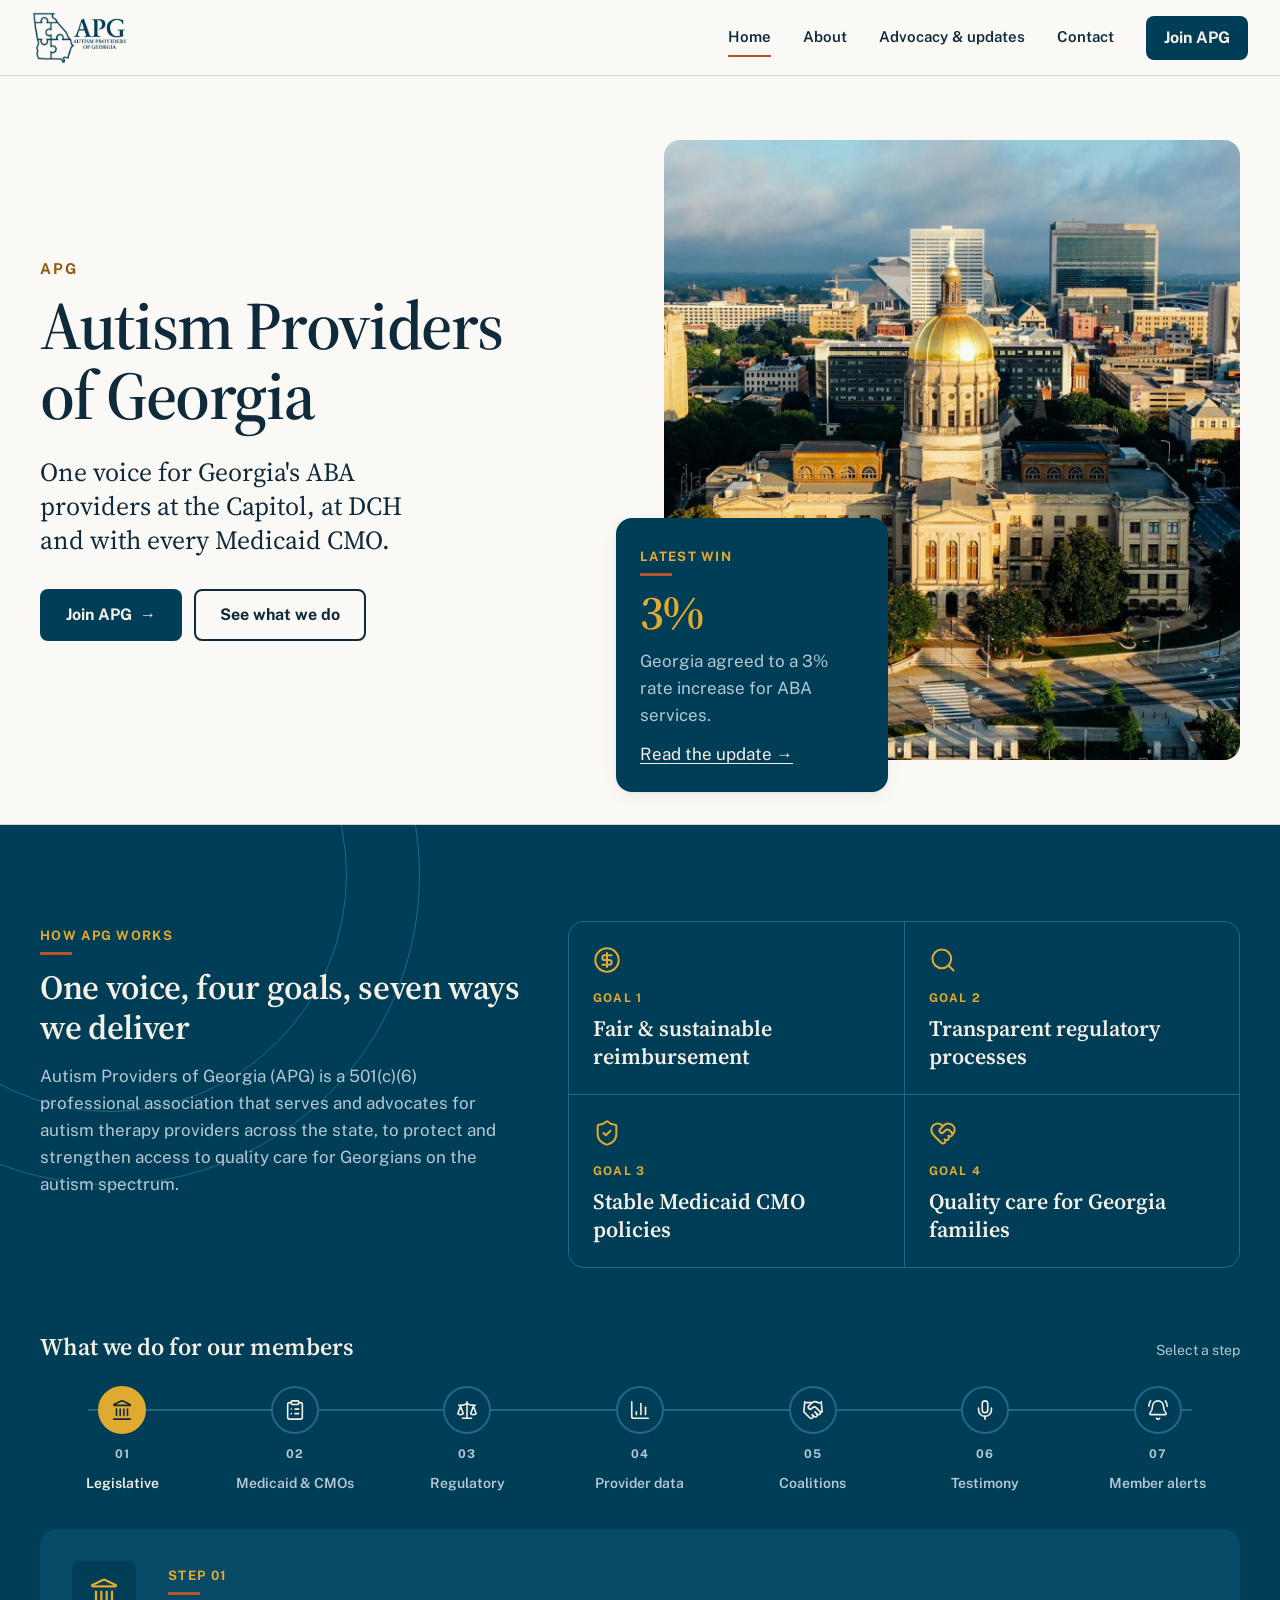
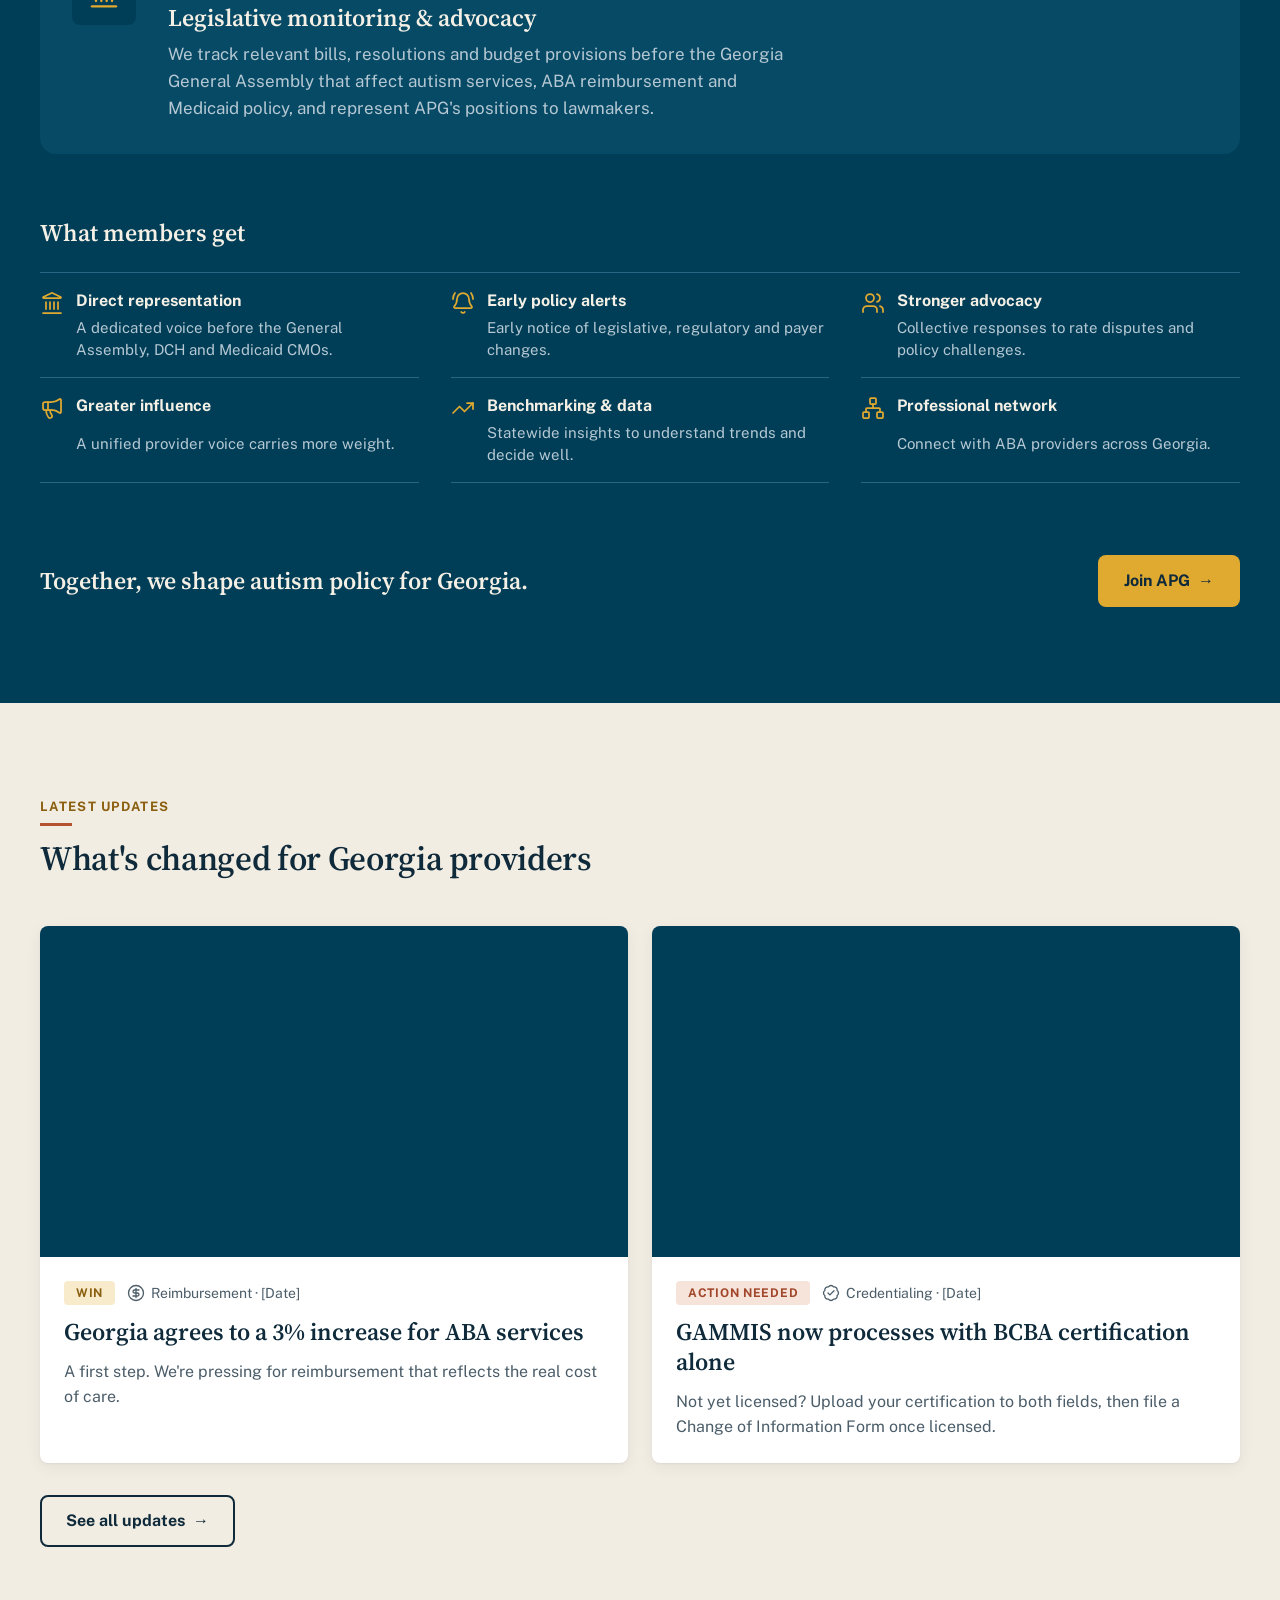
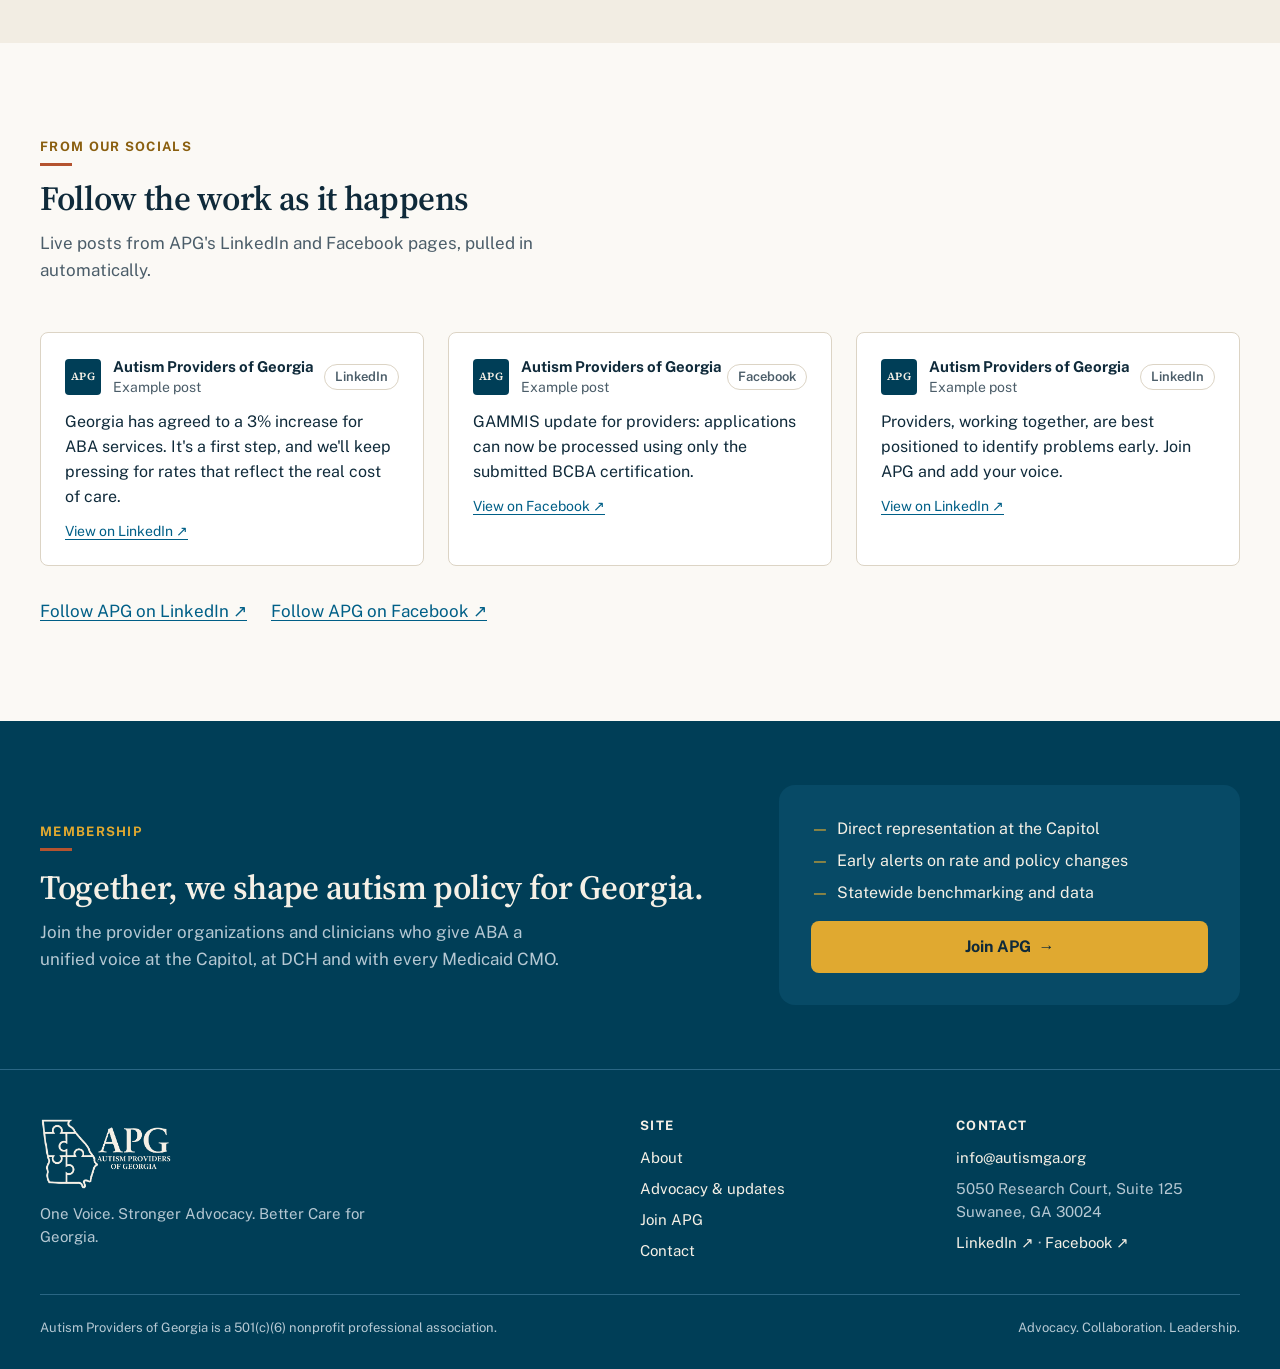
==== index.html @ 3842947d "APG redesign draft" ====
<!doctype html>
<html lang="en">
<head>
<meta charset="utf-8">
<meta name="viewport" content="width=device-width, initial-scale=1">
<meta name="robots" content="noindex, nofollow">
<meta name="description" content="Autism Providers of Georgia (APG) is a 501(c)(6) professional association advocating for autism therapy providers in Georgia.">
<title>Autism Providers of Georgia (APG)</title>
<link rel="icon" type="image/png" href="assets/apg-mark.png">
<link rel="stylesheet" href="https://fonts.googleapis.com/css2?family=Public+Sans:wght@400;600;700&amp;family=Source+Serif+4:opsz,wght@8..60,400;8..60,600&amp;display=swap">
<style>
body{margin:0;background:#fbf9f5}
:where(a){color:#005f87}:where(a):hover{color:#003e57}
</style>
<link rel="stylesheet" href="css/bundle.css">
<link rel="stylesheet" href="css/apg-tokens.css">
</head>
<body>
<div class="apg" style="width: 100%; min-height: 100vh;">

<header class="apg-header">
  <a class="apg-logo" href="index.html" aria-label="Autism Providers of Georgia, home"><img src="assets/apg-logo-horizontal.png" alt="Autism Providers of Georgia"></a>
  <nav class="apg-nav" aria-label="Main">
    <a href="index.html" aria-current="page">Home</a>
    <a href="about.html">About</a>
    <a href="updates.html">Advocacy &amp; updates</a>
    <a href="contact.html">Contact</a>
    <a class="apg-btn apg-btn--primary" href="join.html">Join APG</a>
  </nav>
</header>

<section class="apg-hero apg-hero--photo">
  <div class="apg-hero__inner">
    <div>
      <h1 class="apg-hero__name"><span class="abbr">APG</span>Autism Providers<br>of Georgia</h1>
      <p class="apg-hero__promise">One voice for Georgia's ABA providers at the Capitol, at DCH and with every Medicaid CMO.</p>
      <div class="apg-hero__actions">
        <a class="apg-btn apg-btn--primary" href="join.html">Join APG <span class="arrow" aria-hidden="true">→</span></a>
        <a class="apg-btn apg-btn--secondary" href="#how">See what we do</a>
      </div>
    </div>
    <figure class="apg-hero__photo">
      <img src="assets/georgia-capitol-hero.jpg" alt="The gold dome of the Georgia State Capitol in downtown Atlanta at sunrise">
      <aside class="apg-win on-dark">
        <span class="apg-eyebrow">Latest win</span>
        <div class="num" style="margin-top: 12px;">3%</div>
        <p>Georgia agreed to a 3% rate increase for ABA services.</p>
        <p><a href="updates.html">Read the update →</a></p>
      </aside>
    </figure>
  </div>
</section>

<section class="apg-fw on-dark" id="how" aria-labelledby="fw-h">
  <div class="apg-fw__dome" aria-hidden="true"></div>
  <div class="apg-fw__inner">
    <div class="apg-fw__top">
      <div>
        <span class="apg-eyebrow">How APG works</span>
        <h2 class="apg-h2" id="fw-h">One voice, four goals, seven ways we deliver</h2>
        <p>Autism Providers of Georgia (APG) is a 501(c)(6) professional association that serves and advocates for autism therapy providers across the state, to protect and strengthen access to quality care for Georgians on the autism spectrum.</p>
      </div>
      <div class="apg-fw__goals">
        <div class="apg-fw__goal"><svg class="apg-icon" viewBox="0 0 24 24" aria-hidden="true"><circle cx="12" cy="12" r="10"></circle><path d="M16 8h-6a2 2 0 1 0 0 4h4a2 2 0 1 1 0 4H8"></path><path d="M12 18V6"></path></svg><span class="k">Goal 1</span><span class="t">Fair &amp; sustainable reimbursement</span></div>
        <div class="apg-fw__goal"><svg class="apg-icon" viewBox="0 0 24 24" aria-hidden="true"><path d="m21 21-4.34-4.34"></path><circle cx="11" cy="11" r="8"></circle></svg><span class="k">Goal 2</span><span class="t">Transparent regulatory processes</span></div>
        <div class="apg-fw__goal"><svg class="apg-icon" viewBox="0 0 24 24" aria-hidden="true"><path d="M20 13c0 5-3.5 7.5-7.66 8.95a1 1 0 0 1-.67-.01C7.5 20.5 4 18 4 13V6a1 1 0 0 1 1-1c2 0 4.5-1.2 6.24-2.72a1.17 1.17 0 0 1 1.52 0C14.51 3.81 17 5 19 5a1 1 0 0 1 1 1z"></path><path d="m9 12 2 2 4-4"></path></svg><span class="k">Goal 3</span><span class="t">Stable Medicaid CMO policies</span></div>
        <div class="apg-fw__goal"><svg class="apg-icon" viewBox="0 0 24 24" aria-hidden="true"><path d="M19.414 14.414C21 12.828 22 11.5 22 9.5a5.5 5.5 0 0 0-9.591-3.676.6.6 0 0 1-.818.001A5.5 5.5 0 0 0 2 9.5c0 2.3 1.5 4 3 5.5l5.535 5.362a2 2 0 0 0 2.879.052 2.12 2.12 0 0 0-.004-3 2.124 2.124 0 1 0 3-3 2.124 2.124 0 0 0 3.004 0 2 2 0 0 0 0-2.828l-1.881-1.882a2.41 2.41 0 0 0-3.409 0l-1.71 1.71a2 2 0 0 1-2.828 0 2 2 0 0 1 0-2.828l2.823-2.762"></path></svg><span class="k">Goal 4</span><span class="t">Quality care for Georgia families</span></div>
      </div>
    </div>

    <div>
      <div class="apg-fw__label"><h3>What we do for our members</h3><span>Select a step</span></div>
      <div class="apg-fw__rail" role="tablist" aria-label="What we do for our members">
        <button class="apg-fw__step" type="button" role="tab" aria-selected="true" tabindex="0" id="fw-tab-0" aria-controls="fw-panel" data-step="0"><span class="dot"><svg class="apg-icon" viewBox="0 0 24 24" aria-hidden="true"><path d="M10 18v-7"></path><path d="M11.119 2.205a2 2 0 0 1 1.762 0l7.84 3.846A.5.5 0 0 1 20.5 7h-17a.5.5 0 0 1-.22-.949z"></path><path d="M14 18v-7"></path><path d="M18 18v-7"></path><path d="M3 22h18"></path><path d="M6 18v-7"></path></svg></span><span class="num">01</span><span>Legislative</span></button>
        <button class="apg-fw__step" type="button" role="tab" aria-selected="false" tabindex="-1" id="fw-tab-1" aria-controls="fw-panel" data-step="1"><span class="dot"><svg class="apg-icon" viewBox="0 0 24 24" aria-hidden="true"><rect width="8" height="4" x="8" y="2" rx="1" ry="1"></rect><path d="M16 4h2a2 2 0 0 1 2 2v14a2 2 0 0 1-2 2H6a2 2 0 0 1-2-2V6a2 2 0 0 1 2-2h2"></path><path d="M12 11h4"></path><path d="M12 16h4"></path><path d="M8 11h.01"></path><path d="M8 16h.01"></path></svg></span><span class="num">02</span><span>Medicaid &amp; CMOs</span></button>
        <button class="apg-fw__step" type="button" role="tab" aria-selected="false" tabindex="-1" id="fw-tab-2" aria-controls="fw-panel" data-step="2"><span class="dot"><svg class="apg-icon" viewBox="0 0 24 24" aria-hidden="true"><path d="M12 3v18"></path><path d="m19 8 3 8a5 5 0 0 1-6 0zV7"></path><path d="M3 7h1a17 17 0 0 0 8-2 17 17 0 0 0 8 2h1"></path><path d="m5 8 3 8a5 5 0 0 1-6 0zV7"></path><path d="M7 21h10"></path></svg></span><span class="num">03</span><span>Regulatory</span></button>
        <button class="apg-fw__step" type="button" role="tab" aria-selected="false" tabindex="-1" id="fw-tab-3" aria-controls="fw-panel" data-step="3"><span class="dot"><svg class="apg-icon" viewBox="0 0 24 24" aria-hidden="true"><path d="M3 3v16a2 2 0 0 0 2 2h16"></path><path d="M18 17V9"></path><path d="M13 17V5"></path><path d="M8 17v-3"></path></svg></span><span class="num">04</span><span>Provider data</span></button>
        <button class="apg-fw__step" type="button" role="tab" aria-selected="false" tabindex="-1" id="fw-tab-4" aria-controls="fw-panel" data-step="4"><span class="dot"><svg class="apg-icon" viewBox="0 0 24 24" aria-hidden="true"><path d="m11 17 2 2a1 1 0 1 0 3-3"></path><path d="m14 14 2.5 2.5a1 1 0 1 0 3-3l-3.88-3.88a3 3 0 0 0-4.24 0l-.88.88a1 1 0 1 1-3-3l2.81-2.81a5.79 5.79 0 0 1 7.06-.87l.47.28a2 2 0 0 0 1.42.25L21 4"></path><path d="m21 3 1 11h-2"></path><path d="M3 3 2 14l6.5 6.5a1 1 0 1 0 3-3"></path><path d="M3 4h8"></path></svg></span><span class="num">05</span><span>Coalitions</span></button>
        <button class="apg-fw__step" type="button" role="tab" aria-selected="false" tabindex="-1" id="fw-tab-5" aria-controls="fw-panel" data-step="5"><span class="dot"><svg class="apg-icon" viewBox="0 0 24 24" aria-hidden="true"><path d="M12 19v3"></path><path d="M19 10v2a7 7 0 0 1-14 0v-2"></path><rect x="9" y="2" width="6" height="13" rx="3"></rect></svg></span><span class="num">06</span><span>Testimony</span></button>
        <button class="apg-fw__step" type="button" role="tab" aria-selected="false" tabindex="-1" id="fw-tab-6" aria-controls="fw-panel" data-step="6"><span class="dot"><svg class="apg-icon" viewBox="0 0 24 24" aria-hidden="true"><path d="M10.268 21a2 2 0 0 0 3.464 0"></path><path d="M22 8c0-2.3-.8-4.3-2-6"></path><path d="M3.262 15.326A1 1 0 0 0 4 17h16a1 1 0 0 0 .74-1.673C19.41 13.956 18 12.499 18 8A6 6 0 0 0 6 8c0 4.499-1.411 5.956-2.738 7.326"></path><path d="M4 2C2.8 3.7 2 5.7 2 8"></path></svg></span><span class="num">07</span><span>Member alerts</span></button>
      </div>
      <div class="apg-fw__panel" role="tabpanel" id="fw-panel" aria-labelledby="fw-tab-0" aria-live="polite">
        <span class="apg-icon-tile">
          <span data-step-icon="0"><svg class="apg-icon" viewBox="0 0 24 24" aria-hidden="true"><path d="M10 18v-7"></path><path d="M11.119 2.205a2 2 0 0 1 1.762 0l7.84 3.846A.5.5 0 0 1 20.5 7h-17a.5.5 0 0 1-.22-.949z"></path><path d="M14 18v-7"></path><path d="M18 18v-7"></path><path d="M3 22h18"></path><path d="M6 18v-7"></path></svg></span>
          <span data-step-icon="1" hidden><svg class="apg-icon" viewBox="0 0 24 24" aria-hidden="true"><rect width="8" height="4" x="8" y="2" rx="1" ry="1"></rect><path d="M16 4h2a2 2 0 0 1 2 2v14a2 2 0 0 1-2 2H6a2 2 0 0 1-2-2V6a2 2 0 0 1 2-2h2"></path><path d="M12 11h4"></path><path d="M12 16h4"></path><path d="M8 11h.01"></path><path d="M8 16h.01"></path></svg></span>
          <span data-step-icon="2" hidden><svg class="apg-icon" viewBox="0 0 24 24" aria-hidden="true"><path d="M12 3v18"></path><path d="m19 8 3 8a5 5 0 0 1-6 0zV7"></path><path d="M3 7h1a17 17 0 0 0 8-2 17 17 0 0 0 8 2h1"></path><path d="m5 8 3 8a5 5 0 0 1-6 0zV7"></path><path d="M7 21h10"></path></svg></span>
          <span data-step-icon="3" hidden><svg class="apg-icon" viewBox="0 0 24 24" aria-hidden="true"><path d="M3 3v16a2 2 0 0 0 2 2h16"></path><path d="M18 17V9"></path><path d="M13 17V5"></path><path d="M8 17v-3"></path></svg></span>
          <span data-step-icon="4" hidden><svg class="apg-icon" viewBox="0 0 24 24" aria-hidden="true"><path d="m11 17 2 2a1 1 0 1 0 3-3"></path><path d="m14 14 2.5 2.5a1 1 0 1 0 3-3l-3.88-3.88a3 3 0 0 0-4.24 0l-.88.88a1 1 0 1 1-3-3l2.81-2.81a5.79 5.79 0 0 1 7.06-.87l.47.28a2 2 0 0 0 1.42.25L21 4"></path><path d="m21 3 1 11h-2"></path><path d="M3 3 2 14l6.5 6.5a1 1 0 1 0 3-3"></path><path d="M3 4h8"></path></svg></span>
          <span data-step-icon="5" hidden><svg class="apg-icon" viewBox="0 0 24 24" aria-hidden="true"><path d="M12 19v3"></path><path d="M19 10v2a7 7 0 0 1-14 0v-2"></path><rect x="9" y="2" width="6" height="13" rx="3"></rect></svg></span>
          <span data-step-icon="6" hidden><svg class="apg-icon" viewBox="0 0 24 24" aria-hidden="true"><path d="M10.268 21a2 2 0 0 0 3.464 0"></path><path d="M22 8c0-2.3-.8-4.3-2-6"></path><path d="M3.262 15.326A1 1 0 0 0 4 17h16a1 1 0 0 0 .74-1.673C19.41 13.956 18 12.499 18 8A6 6 0 0 0 6 8c0 4.499-1.411 5.956-2.738 7.326"></path><path d="M4 2C2.8 3.7 2 5.7 2 8"></path></svg></span>
        </span>
        <div><span class="apg-eyebrow" style="margin-bottom: 8px;">Step <span data-step-num>01</span></span><h4 data-step-title>Legislative monitoring &amp; advocacy</h4><p data-step-desc>We track relevant bills, resolutions and budget provisions before the Georgia General Assembly that affect autism services, ABA reimbursement and Medicaid policy, and represent APG&#x27;s positions to lawmakers.</p></div>
      </div>
    </div>

    <div>
      <div class="apg-fw__label"><h3>What members get</h3></div>
      <div class="apg-fw__benefits">
        <div class="apg-fw__benefit"><svg class="apg-icon" viewBox="0 0 24 24" aria-hidden="true"><path d="M10 18v-7"></path><path d="M11.119 2.205a2 2 0 0 1 1.762 0l7.84 3.846A.5.5 0 0 1 20.5 7h-17a.5.5 0 0 1-.22-.949z"></path><path d="M14 18v-7"></path><path d="M18 18v-7"></path><path d="M3 22h18"></path><path d="M6 18v-7"></path></svg><b>Direct representation</b><span>A dedicated voice before the General Assembly, DCH and Medicaid CMOs.</span></div>
        <div class="apg-fw__benefit"><svg class="apg-icon" viewBox="0 0 24 24" aria-hidden="true"><path d="M10.268 21a2 2 0 0 0 3.464 0"></path><path d="M22 8c0-2.3-.8-4.3-2-6"></path><path d="M3.262 15.326A1 1 0 0 0 4 17h16a1 1 0 0 0 .74-1.673C19.41 13.956 18 12.499 18 8A6 6 0 0 0 6 8c0 4.499-1.411 5.956-2.738 7.326"></path><path d="M4 2C2.8 3.7 2 5.7 2 8"></path></svg><b>Early policy alerts</b><span>Early notice of legislative, regulatory and payer changes.</span></div>
        <div class="apg-fw__benefit"><svg class="apg-icon" viewBox="0 0 24 24" aria-hidden="true"><path d="M16 21v-2a4 4 0 0 0-4-4H6a4 4 0 0 0-4 4v2"></path><path d="M16 3.128a4 4 0 0 1 0 7.744"></path><path d="M22 21v-2a4 4 0 0 0-3-3.87"></path><circle cx="9" cy="7" r="4"></circle></svg><b>Stronger advocacy</b><span>Collective responses to rate disputes and policy challenges.</span></div>
        <div class="apg-fw__benefit"><svg class="apg-icon" viewBox="0 0 24 24" aria-hidden="true"><path d="M11 6a13 13 0 0 0 8.4-2.8A1 1 0 0 1 21 4v12a1 1 0 0 1-1.6.8A13 13 0 0 0 11 14H5a2 2 0 0 1-2-2V8a2 2 0 0 1 2-2z"></path><path d="M6 14a12 12 0 0 0 2.4 7.2 2 2 0 0 0 3.2-2.4A8 8 0 0 1 10 14"></path><path d="M8 6v8"></path></svg><b>Greater influence</b><span>A unified provider voice carries more weight.</span></div>
        <div class="apg-fw__benefit"><svg class="apg-icon" viewBox="0 0 24 24" aria-hidden="true"><path d="M16 7h6v6"></path><path d="m22 7-8.5 8.5-5-5L2 17"></path></svg><b>Benchmarking &amp; data</b><span>Statewide insights to understand trends and decide well.</span></div>
        <div class="apg-fw__benefit"><svg class="apg-icon" viewBox="0 0 24 24" aria-hidden="true"><rect x="16" y="16" width="6" height="6" rx="1"></rect><rect x="2" y="16" width="6" height="6" rx="1"></rect><rect x="9" y="2" width="6" height="6" rx="1"></rect><path d="M5 16v-3a1 1 0 0 1 1-1h12a1 1 0 0 1 1 1v3"></path><path d="M12 12V8"></path></svg><b>Professional network</b><span>Connect with ABA providers across Georgia.</span></div>
      </div>
    </div>

    <div class="apg-fw__close"><p>Together, we shape autism policy for Georgia.</p><a class="apg-btn apg-btn--gold" href="join.html">Join APG <span class="arrow" aria-hidden="true">→</span></a></div>
  </div>
</section>

<section class="apg-section apg-section--limestone">
  <div class="apg-section__head">
    <span class="apg-eyebrow">Latest updates</span>
    <h2 class="apg-h2">What's changed for Georgia providers</h2>
  </div>
  <div class="apg-wrap" style="display: grid; grid-template-columns: repeat(2, minmax(0, 1fr)); gap: 24px;">
    <article class="apg-update">
      <div class="apg-update__media" aria-hidden="true"></div>
      <div class="apg-update__body">
        <div class="apg-update__meta"><span class="apg-tag apg-tag--win">Win</span><span class="apg-topic"><svg class="apg-icon apg-icon--sm" viewBox="0 0 24 24" aria-hidden="true"><circle cx="12" cy="12" r="10"></circle><path d="M16 8h-6a2 2 0 1 0 0 4h4a2 2 0 1 1 0 4H8"></path><path d="M12 18V6"></path></svg>Reimbursement · [Date]</span></div>
        <h3 class="apg-h3"><a href="updates.html">Georgia agrees to a 3% increase for ABA services</a></h3>
        <p>A first step. We're pressing for reimbursement that reflects the real cost of care.</p>
      </div>
    </article>
    <article class="apg-update">
      <div class="apg-update__media" aria-hidden="true"></div>
      <div class="apg-update__body">
        <div class="apg-update__meta"><span class="apg-tag apg-tag--alert">Action needed</span><span class="apg-topic"><svg class="apg-icon apg-icon--sm" viewBox="0 0 24 24" aria-hidden="true"><path d="M3.85 8.62a4 4 0 0 1 4.78-4.77 4 4 0 0 1 6.74 0 4 4 0 0 1 4.78 4.78 4 4 0 0 1 0 6.74 4 4 0 0 1-4.77 4.78 4 4 0 0 1-6.75 0 4 4 0 0 1-4.78-4.77 4 4 0 0 1 0-6.76Z"></path><path d="m16 9-5.5 5.5L8 12"></path></svg>Credentialing · [Date]</span></div>
        <h3 class="apg-h3"><a href="updates.html">GAMMIS now processes with BCBA certification alone</a></h3>
        <p>Not yet licensed? Upload your certification to both fields, then file a Change of Information Form once licensed.</p>
      </div>
    </article>
  </div>
  <div class="apg-wrap" style="margin-top: 32px;"><a class="apg-btn apg-btn--secondary" href="updates.html">See all updates <span class="arrow" aria-hidden="true">→</span></a></div>
</section>

<section class="apg-section">
  <div class="apg-section__head">
    <span class="apg-eyebrow">From our socials</span>
    <h2 class="apg-h2">Follow the work as it happens</h2>
    <p>Live posts from APG's LinkedIn and Facebook pages, pulled in automatically.</p>
  </div>
  <div class="apg-feed">
    <article class="apg-post">
      <div class="apg-post__src"><div class="apg-post__who"><span class="apg-post__avatar">APG</span><div><div class="apg-h4" style="font-size: 15px; line-height: 20px;">Autism Providers of Georgia</div><div class="apg-small apg-muted">Example post</div></div></div><span class="apg-chip">LinkedIn</span></div>
      <p>Georgia has agreed to a 3% increase for ABA services. It's a first step, and we'll keep pressing for rates that reflect the real cost of care.</p>
      <a class="apg-small" href="#">View on LinkedIn ↗</a>
    </article>
    <article class="apg-post">
      <div class="apg-post__src"><div class="apg-post__who"><span class="apg-post__avatar">APG</span><div><div class="apg-h4" style="font-size: 15px; line-height: 20px;">Autism Providers of Georgia</div><div class="apg-small apg-muted">Example post</div></div></div><span class="apg-chip">Facebook</span></div>
      <p>GAMMIS update for providers: applications can now be processed using only the submitted BCBA certification.</p>
      <a class="apg-small" href="#">View on Facebook ↗</a>
    </article>
    <article class="apg-post">
      <div class="apg-post__src"><div class="apg-post__who"><span class="apg-post__avatar">APG</span><div><div class="apg-h4" style="font-size: 15px; line-height: 20px;">Autism Providers of Georgia</div><div class="apg-small apg-muted">Example post</div></div></div><span class="apg-chip">LinkedIn</span></div>
      <p>Providers, working together, are best positioned to identify problems early. Join APG and add your voice.</p>
      <a class="apg-small" href="#">View on LinkedIn ↗</a>
    </article>
  </div>
  <div class="apg-feed__foot"><a href="#">Follow APG on LinkedIn ↗</a><a href="#">Follow APG on Facebook ↗</a></div>
</section>

<section class="apg-join on-dark">
  <div class="apg-join__inner">
    <div>
      <span class="apg-eyebrow">Membership</span>
      <h2 class="apg-h2" style="margin-top: 16px;">Together, we shape autism policy for Georgia.</h2>
      <p>Join the provider organizations and clinicians who give ABA a unified voice at the Capitol, at DCH and with every Medicaid CMO.</p>
    </div>
    <div class="apg-join__panel">
      <ul><li>Direct representation at the Capitol</li><li>Early alerts on rate and policy changes</li><li>Statewide benchmarking and data</li></ul>
      <a class="apg-btn apg-btn--gold" href="join.html">Join APG <span class="arrow" aria-hidden="true">→</span></a>
    </div>
  </div>
</section>

<footer class="apg-footer on-dark">
  <div class="apg-footer__inner">
    <div><img class="apg-footer__logo" src="assets/apg-logo-horizontal-reversed.png" alt="Autism Providers of Georgia"><p style="max-width: 40ch;">One Voice. Stronger Advocacy. Better Care for Georgia.</p></div>
    <div><h4>Site</h4><ul><li><a href="about.html">About</a></li><li><a href="updates.html">Advocacy &amp; updates</a></li><li><a href="join.html">Join APG</a></li><li><a href="contact.html">Contact</a></li></ul></div>
    <div><h4>Contact</h4><ul><li><a href="mailto:info@autismga.org">info@autismga.org</a></li><li>5050 Research Court, Suite 125<br>Suwanee, GA 30024</li><li><a href="#">LinkedIn ↗</a> · <a href="#">Facebook ↗</a></li></ul></div>
  </div>
  <div class="apg-footer__legal"><span>Autism Providers of Georgia is a 501(c)(6) nonprofit professional association.</span><span>Advocacy. Collaboration. Leadership.</span></div>
</footer>

</div>
<script src="js/site.js" defer></script>
</body>
</html>
---- css/bundle.css ----
@import url("https://fonts.googleapis.com/css2?family=Public+Sans:wght@400;600;700&family=Source+Serif+4:opsz,wght@8..60,400;8..60,600&display=swap");

/* APG — component styles. Every value comes from tokens.css; nothing here re-declares a token. */

/* Smooth in-page jumps ("See what we do" → #how), off for people who ask for reduced motion */
@media (prefers-reduced-motion: no-preference) { html { scroll-behavior: smooth; } }
[id] { scroll-margin-top: var(--space-5); }


.apg, .apg * { box-sizing: border-box; }
.apg { font-family: var(--font-sans); font-size: 17px; line-height: 27px; color: var(--ink); background: var(--surface-paper); -webkit-font-smoothing: antialiased; }
.apg h1, .apg h2, .apg h3, .apg p { margin: 0; }
:where(.apg a) { color: var(--link); text-underline-offset: 3px; }
.apg :focus-visible { outline: 3px solid var(--link); outline-offset: 2px; }
.apg .on-dark :focus-visible, .apg.on-dark :focus-visible { outline-color: var(--focus-ring-inverse); }

/* ---------- Type helpers ---------- */
.apg-display { font-family: var(--font-serif); font-size: 60px; line-height: 64px; font-weight: 600; letter-spacing: -0.015em; }
.apg-h1 { font-family: var(--font-serif); font-size: 44px; line-height: 50px; font-weight: 600; letter-spacing: -0.01em; }
.apg-h2 { font-family: var(--font-serif); font-size: 34px; line-height: 40px; font-weight: 600; letter-spacing: -0.01em; }
.apg-h3 { font-family: var(--font-serif); font-size: 24px; line-height: 30px; font-weight: 600; }
.apg-h4 { font-family: var(--font-sans); font-size: 18px; line-height: 26px; font-weight: 700; }
.apg-lead { font-size: 20px; line-height: 31px; }
.apg-small { font-size: 14px; line-height: 20px; }
.apg-muted { color: var(--ink-muted); }
.apg-eyebrow { display: inline-block; font-family: var(--font-sans); font-size: 13px; line-height: 16px; font-weight: 700; letter-spacing: 0.1em; text-transform: uppercase; color: var(--dome-gold-ink); }
.apg-eyebrow::after { content: ""; display: block; width: 32px; height: 3px; margin-top: var(--space-2); background: var(--georgia-clay); }
.on-dark .apg-eyebrow { color: var(--dome-gold); }

/* ---------- Button ---------- */
.apg-btn { display: inline-flex; align-items: center; justify-content: center; gap: var(--space-2); min-height: 48px; padding: 14px var(--space-5); border-radius: var(--radius-md); border: 2px solid transparent; font-family: var(--font-sans); font-size: 16px; line-height: 20px; font-weight: 700; text-decoration: none; cursor: pointer; transition: background-color .15s, color .15s, border-color .15s; }
.apg-btn--primary { background: var(--surface-capitol); color: var(--on-capitol); }
.apg-btn--primary:hover, .apg-btn--primary:focus-visible { background: var(--surface-capitol-raised); color: var(--on-capitol); }
.apg-btn--gold { background: var(--dome-gold); color: var(--ink); }
.apg-btn--gold:hover, .apg-btn--gold:focus-visible { background: var(--gold-tint); color: var(--ink); }
.apg-btn--secondary { background: transparent; color: var(--ink); border-color: var(--ink); }
.apg-btn--secondary:hover, .apg-btn--secondary:focus-visible { background: var(--surface-limestone); color: var(--ink); }
.on-dark .apg-btn--secondary { color: var(--on-capitol); border-color: var(--on-capitol); }
.on-dark .apg-btn--secondary:hover, .on-dark .apg-btn--secondary:focus-visible { background: var(--surface-capitol-raised); color: var(--on-capitol); }
.apg-btn--text { padding-left: 0; padding-right: 0; min-height: 0; color: var(--link); text-decoration: underline; text-underline-offset: 4px; }
.apg-btn--text:hover { color: var(--link); }
/* Links on capitol grounds keep their light ink on hover, whatever a host page's global a:hover says */
.on-dark a:not(.apg-btn):hover, .apg-footer a:hover { color: var(--on-capitol); }
.apg-btn .arrow { transition: transform .15s; }
.apg-btn:hover .arrow { transform: translateX(3px); }

/* ---------- Tag ---------- */
.apg-tag { display: inline-flex; align-items: center; gap: var(--space-1); padding: var(--space-1) var(--space-3); border-radius: var(--radius-sm); font-size: 12px; line-height: 16px; font-weight: 700; letter-spacing: .06em; text-transform: uppercase; }
.apg-tag--win { background: var(--gold-tint); color: var(--dome-gold-ink); }
.apg-tag--alert { background: var(--clay-tint); color: var(--clay-ink); }
.apg-tag--update { background: var(--surface-limestone); color: var(--ink-muted); }
.apg-chip { display: inline-flex; align-items: center; gap: 6px; padding: 2px 10px; border-radius: var(--radius-pill); border: 1px solid var(--line); font-size: 13px; line-height: 20px; font-weight: 600; color: var(--ink-muted); background: var(--surface-card); }

/* ---------- Site header ---------- */
.apg-header { position: relative; display: flex; align-items: center; justify-content: space-between; gap: var(--space-5); height: var(--header-height); padding: 0 var(--space-6); background: var(--surface-paper); border-bottom: 1px solid var(--line); }
.apg-logo { display: inline-flex; align-items: center; gap: var(--space-3); text-decoration: none; color: var(--ink); }
.apg-logo img { height: 52px; width: auto; display: block; }
.apg-footer__logo { height: 72px; width: auto; display: block; margin-bottom: var(--space-3); }
.apg-logo .mono { font-family: var(--font-serif); font-weight: 600; font-size: 26px; line-height: 1; letter-spacing: .02em; color: var(--surface-capitol); }
.apg-logo .name { font-family: var(--font-sans); font-size: 13px; line-height: 15px; font-weight: 600; color: var(--ink-muted); border-left: 1px solid var(--line); padding-left: var(--space-3); }
.apg-nav { display: flex; align-items: center; gap: var(--space-6); }
.apg-nav a:not(.apg-btn) { font-size: 15px; line-height: 20px; font-weight: 600; color: var(--ink); text-decoration: none; padding: var(--space-2) 0; border-bottom: 2px solid transparent; }
.apg-nav a:not(.apg-btn):hover, .apg-nav a[aria-current="page"] { border-bottom-color: var(--georgia-clay); }
.apg-nav .apg-btn { min-height: 40px; padding: 10px var(--space-4); border-bottom: 2px solid transparent; }

/* ---------- Hero ---------- */
.apg-hero { position: relative; overflow: hidden; background: var(--surface-capitol); color: var(--on-capitol); padding: var(--space-9) var(--space-6); }
.apg-hero__inner { position: relative; max-width: var(--content-max); margin: 0 auto; display: grid; grid-template-columns: minmax(0, 7fr) minmax(0, 5fr); gap: var(--space-7); align-items: end; }
.apg-hero h1 { color: var(--on-capitol); max-width: 14ch; }
.apg-hero .apg-lead { color: var(--on-capitol-muted); margin-top: var(--space-5); max-width: 46ch; }
.apg-hero__actions { display: flex; flex-wrap: wrap; gap: var(--space-3); margin-top: var(--space-6); }
.apg-hero__dome { position: absolute; right: -120px; bottom: -220px; width: 560px; height: 560px; border-radius: 50%; border: 1px solid var(--line-inverse); pointer-events: none; }
.apg-hero__dome::before { content: ""; position: absolute; inset: 64px; border-radius: 50%; border: 1px solid var(--line-inverse); }

.apg-hero--light { background: var(--surface-paper); color: var(--ink); border-bottom: 1px solid var(--line); }
.apg-hero--light h1 { color: var(--ink); }
.apg-hero--light .apg-lead { color: var(--ink-muted); }
.apg-hero--light .apg-hero__dome, .apg-hero--light .apg-hero__dome::before { border-color: var(--line); }
.apg-hero--light .apg-win { background: var(--surface-capitol); }

/* ---------- Win card (one sourced figure) ---------- */
.apg-win { background: var(--surface-capitol-raised); border-radius: var(--radius-lg); padding: var(--space-6); color: var(--on-capitol); }
.apg-win .num { font-family: var(--font-serif); font-size: 64px; line-height: 64px; font-weight: 600; letter-spacing: -0.02em; color: var(--dome-gold); }
.apg-win p { color: var(--on-capitol-muted); margin-top: var(--space-3); }
.apg-win a { color: var(--on-capitol); }

/* ---------- Section heading ---------- */
.apg-section { padding: var(--space-9) var(--space-6); }
.apg-section--limestone { background: var(--surface-limestone); }
.apg-section--capitol { background: var(--surface-capitol); color: var(--on-capitol); }
.apg-section__head { max-width: var(--content-max); margin: 0 auto var(--space-7); display: grid; gap: var(--space-3); }
.apg-section__head p { max-width: 60ch; color: var(--ink-muted); }
.on-dark .apg-section__head p { color: var(--on-capitol-muted); }

/* ---------- Focus area card ---------- */
.apg-grid { max-width: var(--content-max); margin: 0 auto; display: grid; gap: var(--space-5); grid-template-columns: repeat(auto-fill, minmax(260px, 1fr)); }
.apg-focus { background: var(--surface-card); border: 1px solid var(--line); border-radius: var(--radius-md); padding: var(--space-5); display: grid; gap: var(--space-3); align-content: start; }
.apg-focus .n { font-family: var(--font-serif); font-size: 28px; line-height: 28px; color: var(--georgia-clay); }
.apg-focus p { color: var(--ink-muted); font-size: 16px; line-height: 25px; }

/* ---------- Benefit list ---------- */
.apg-benefits { max-width: var(--content-max); margin: 0 auto; display: grid; grid-template-columns: repeat(3, minmax(0,1fr)); border-top: 1px solid var(--line); }
.apg-benefit { padding: var(--space-5) var(--space-5) var(--space-5) 0; border-bottom: 1px solid var(--line); display: grid; gap: var(--space-2); align-content: start; }
.apg-benefit p { color: var(--ink-muted); font-size: 16px; line-height: 25px; }

/* ---------- Update card ---------- */
.apg-update { background: var(--surface-card); border-radius: var(--radius-md); box-shadow: var(--shadow-card); overflow: hidden; display: grid; grid-template-rows: auto 1fr; }
.apg-update__media { aspect-ratio: 16 / 9; background: var(--surface-capitol); display: block; width: 100%; object-fit: cover; }
.apg-update__body { padding: var(--space-5); display: grid; gap: var(--space-3); align-content: start; }
.apg-update__meta { display: flex; align-items: center; gap: var(--space-3); flex-wrap: wrap; }
.apg-update h3 a { color: var(--ink); text-decoration: none; }
.apg-update h3 a:hover { text-decoration: underline; }
.apg-update p { color: var(--ink-muted); font-size: 16px; line-height: 25px; }

/* ---------- Social feed ---------- */
.apg-feed { max-width: var(--content-max); margin: 0 auto; display: grid; grid-template-columns: repeat(3, minmax(0,1fr)); gap: var(--space-5); }
.apg-post { background: var(--surface-card); border: 1px solid var(--line); border-radius: var(--radius-md); padding: var(--space-5); display: grid; gap: var(--space-3); align-content: start; }
.apg-post__src { display: flex; align-items: center; justify-content: space-between; }
.apg-post__who { display: flex; align-items: center; gap: var(--space-3); }
.apg-post__avatar { width: 36px; height: 36px; border-radius: var(--radius-sm); background: var(--surface-capitol); color: var(--on-capitol); display: grid; place-items: center; font-family: var(--font-serif); font-weight: 600; font-size: 11px; letter-spacing: .02em; }
.apg-post p { font-size: 16px; line-height: 25px; }
.apg-feed__foot { max-width: var(--content-max); margin: var(--space-6) auto 0; display: flex; gap: var(--space-5); flex-wrap: wrap; }

/* ---------- Team card ---------- */
.apg-team { max-width: var(--content-max); margin: 0 auto; display: grid; grid-template-columns: repeat(auto-fill, minmax(180px, 1fr)); gap: var(--space-6) var(--space-5); }
.apg-person { display: grid; gap: var(--space-2); }
.apg-person__photo { aspect-ratio: 4 / 5; width: 100%; border-radius: var(--radius-lg); object-fit: cover; background: var(--surface-limestone); display: grid; place-items: center; font-family: var(--font-serif); font-size: 40px; color: var(--ink-muted); margin-bottom: var(--space-2); }
.apg-person .role { color: var(--ink-muted); font-size: 15px; line-height: 22px; }

/* ---------- Callout (member alert) ---------- */
.apg-callout { display: grid; grid-template-columns: auto 1fr; gap: var(--space-4); padding: var(--space-5); background: var(--clay-tint); border-radius: var(--radius-md); }
.apg-callout__mark { width: 28px; height: 28px; border-radius: 50%; background: var(--georgia-clay); color: var(--surface-card); display: grid; place-items: center; font-weight: 700; font-size: 16px; line-height: 1; }
.apg-callout p { font-size: 16px; line-height: 25px; }

/* ---------- Join band ---------- */
.apg-join { background: var(--surface-capitol); color: var(--on-capitol); padding: var(--space-8) var(--space-6); }
.apg-join__inner { max-width: var(--content-max); margin: 0 auto; display: grid; grid-template-columns: minmax(0, 3fr) minmax(0, 2fr); gap: var(--space-7); align-items: center; }
.apg-join h2 { color: var(--on-capitol); }
.apg-join p { color: var(--on-capitol-muted); margin-top: var(--space-3); max-width: 52ch; }
.apg-join__panel { background: var(--surface-capitol-raised); border-radius: var(--radius-lg); padding: var(--space-6); display: grid; gap: var(--space-4); }
.apg-join__panel ul { margin: 0; padding: 0; list-style: none; display: grid; gap: var(--space-2); color: var(--on-capitol); font-size: 16px; line-height: 24px; }
.apg-join__panel li::before { content: "—"; color: var(--dome-gold); margin-right: var(--space-2); }

/* ---------- Footer ---------- */
.apg-footer { background: var(--surface-capitol); color: var(--on-capitol-muted); padding: var(--space-7) var(--space-6) var(--space-6); border-top: 1px solid var(--line-inverse); font-size: 15px; line-height: 23px; }
.apg-footer__inner { max-width: var(--content-max); margin: 0 auto; display: grid; grid-template-columns: 2fr 1fr 1fr; gap: var(--space-6); }
.apg-footer h4 { margin: 0 0 var(--space-3); color: var(--on-capitol); font-size: 13px; line-height: 16px; letter-spacing: .1em; text-transform: uppercase; }
.apg-footer a { color: var(--on-capitol); text-decoration: none; }
.apg-footer a:hover { text-decoration: underline; }
.apg-footer ul { list-style: none; margin: 0; padding: 0; display: grid; gap: var(--space-2); }
.apg-footer__legal { max-width: var(--content-max); margin: var(--space-6) auto 0; padding-top: var(--space-5); border-top: 1px solid var(--line-inverse); font-size: 13px; line-height: 18px; display: flex; justify-content: space-between; gap: var(--space-4); flex-wrap: wrap; }

/* ---------- Responsive ---------- */
@media (max-width: 720px) {
  .apg-logo img { height: 44px; }
  .apg-display { font-size: 40px; line-height: 44px; }
  .apg-h1 { font-size: 34px; line-height: 40px; }
  .apg-h2 { font-size: 28px; line-height: 34px; }
  .apg-header { height: 64px; padding: 0 var(--space-4); }
  .apg-nav a:not(.apg-btn) { display: none; }
  .apg-hero, .apg-section, .apg-join { padding: var(--space-8) var(--space-4); }
  .apg-hero__inner, .apg-join__inner, .apg-footer__inner { grid-template-columns: 1fr; }
  .apg-benefits, .apg-feed { grid-template-columns: 1fr; }
}

/* ---------- Advocacy framework (the infographic, rebuilt) ---------- */
.apg-fw { position: relative; overflow: hidden; background: var(--surface-capitol); color: var(--on-capitol); padding: var(--space-9) var(--space-6); }
.apg-fw__inner { position: relative; max-width: var(--content-max); margin: 0 auto; display: grid; gap: var(--space-8); }
.apg-fw__top { display: grid; grid-template-columns: minmax(0, 5fr) minmax(0, 7fr); gap: var(--space-7); align-items: start; }
.apg-fw__top h2 { color: var(--on-capitol); margin-top: var(--space-3); }
.apg-fw__top p { color: var(--on-capitol-muted); margin-top: var(--space-4); max-width: 52ch; }
.apg-fw__goals { display: grid; grid-template-columns: repeat(2, minmax(0, 1fr)); gap: 1px; background: var(--line-inverse); border: 1px solid var(--line-inverse); border-radius: var(--radius-lg); overflow: hidden; }
.apg-fw__goal { background: var(--surface-capitol); padding: var(--space-5); display: grid; gap: var(--space-2); }
.apg-fw__goal .k { font-size: 12px; line-height: 16px; font-weight: 700; letter-spacing: .1em; text-transform: uppercase; color: var(--dome-gold); }
.apg-fw__goal .t { font-family: var(--font-serif); font-size: 22px; line-height: 28px; font-weight: 600; color: var(--on-capitol); }
.apg-fw__label { display: flex; align-items: baseline; justify-content: space-between; gap: var(--space-4); margin-bottom: var(--space-5); }
.apg-fw__label h3 { font-family: var(--font-serif); font-size: 24px; line-height: 30px; font-weight: 600; color: var(--on-capitol); }
.apg-fw__label span { font-size: 14px; line-height: 20px; color: var(--on-capitol-muted); }
.apg-fw__rail { position: relative; display: grid; grid-template-columns: repeat(7, minmax(0, 1fr)); gap: var(--space-2); list-style: none; margin: 0; padding: 0; }
.apg-fw__rail::before { content: ""; position: absolute; left: 4%; right: 4%; top: 23px; height: 2px; background: var(--line-inverse); }
.apg-fw__step { position: relative; display: grid; justify-items: center; gap: var(--space-3); padding: 0 var(--space-1) var(--space-3); background: none; border: 0; border-radius: var(--radius-md); color: var(--on-capitol-muted); font: 600 14px/19px var(--font-sans); text-align: center; cursor: pointer; }
.apg-fw__step .dot { width: 48px; height: 48px; border-radius: 50%; display: grid; place-items: center; background: var(--surface-capitol); border: 2px solid var(--line-inverse); font-family: var(--font-serif); font-size: 18px; font-weight: 600; color: var(--on-capitol); transition: background-color .15s, border-color .15s, color .15s; }
.apg-fw__step:hover .dot { border-color: var(--dome-gold); }
.apg-fw__step[aria-selected="true"] { color: var(--on-capitol); }
.apg-fw__step[aria-selected="true"] .dot { background: var(--dome-gold); border-color: var(--dome-gold); color: var(--ink); }
.apg-fw__step:focus-visible { outline: 3px solid var(--focus-ring-inverse); outline-offset: 2px; }
.apg-fw__panel { margin-top: var(--space-5); background: var(--surface-capitol-raised); border-radius: var(--radius-lg); padding: var(--space-6); display: grid; grid-template-columns: auto minmax(0, 1fr); gap: var(--space-6); align-items: start; min-height: 148px; }
.apg-fw__panel .big { font-family: var(--font-serif); font-size: 64px; line-height: 64px; font-weight: 600; color: var(--dome-gold); }
.apg-fw__panel h4 { margin: 0; font-family: var(--font-serif); font-size: 24px; line-height: 30px; font-weight: 600; color: var(--on-capitol); }
.apg-fw__panel p { margin: var(--space-2) 0 0; color: var(--on-capitol-muted); max-width: 64ch; }
.apg-fw__panel[hidden] { display: none; }
.apg-fw__benefits { display: grid; grid-template-columns: repeat(3, minmax(0, 1fr)); gap: 0 var(--space-6); border-top: 1px solid var(--line-inverse); }
.apg-fw__benefit { padding: var(--space-4) 0; border-bottom: 1px solid var(--line-inverse); display: grid; gap: var(--space-1); }
.apg-fw__benefit b { color: var(--on-capitol); font-size: 16px; line-height: 24px; }
.apg-fw__benefit span { color: var(--on-capitol-muted); font-size: 15px; line-height: 22px; }
.apg-fw__close { display: flex; align-items: center; justify-content: space-between; gap: var(--space-5); flex-wrap: wrap; padding-top: var(--space-2); }
.apg-fw__close p { font-family: var(--font-serif); font-size: 24px; line-height: 30px; font-weight: 600; color: var(--on-capitol); }
.apg-fw__dome { position: absolute; left: -200px; top: -260px; width: 620px; height: 620px; border-radius: 50%; border: 1px solid var(--line-inverse); pointer-events: none; }
.apg-fw__dome::before { content: ""; position: absolute; inset: 72px; border-radius: 50%; border: 1px solid var(--line-inverse); }
@media (max-width: 720px) {
  .apg-fw { padding: var(--space-8) var(--space-4); }
  .apg-fw__top, .apg-fw__panel { grid-template-columns: 1fr; }
  .apg-fw__goals { grid-template-columns: 1fr; }
  .apg-fw__rail { grid-template-columns: 1fr; gap: 0; }
  .apg-fw__rail::before { left: 23px; right: auto; top: 24px; bottom: 24px; width: 2px; height: auto; }
  .apg-fw__step { grid-template-columns: 48px 1fr; justify-items: start; align-items: center; text-align: left; padding: var(--space-2) 0; }
  .apg-fw__benefits { grid-template-columns: 1fr; }
}

/* ---------- Icons (Lucide 1.47.0, ISC; inline SVG, stroke = currentColor) ---------- */
.apg-icon { display: block; flex: none; width: 24px; height: 24px; fill: none; stroke: currentColor; stroke-width: 1.75; stroke-linecap: round; stroke-linejoin: round; }
.apg-icon--sm { width: 18px; height: 18px; }
.apg-icon-tile { display: grid; place-items: center; flex: none; width: 48px; height: 48px; border-radius: var(--radius-md); background: var(--gold-tint); color: var(--dome-gold-ink); }
.on-dark .apg-icon-tile { background: var(--surface-capitol-raised); color: var(--dome-gold); }
.apg-topic { display: inline-flex; align-items: center; gap: 6px; font-size: 14px; line-height: 20px; color: var(--ink-muted); }

/* Focus card: icon tile + numeral on one row */
.apg-focus__top { display: flex; align-items: center; justify-content: space-between; }
.apg-focus__top .n { font-size: 20px; line-height: 20px; }

/* Benefit: icon tile beside text */
.apg-benefit { grid-template-columns: 48px minmax(0, 1fr); column-gap: var(--space-4); align-items: start; }
.apg-benefit > div { display: grid; gap: var(--space-1); }

/* Framework: icons in goals, rail dots and benefits */
.apg-fw__goal .apg-icon { color: var(--dome-gold); width: 28px; height: 28px; margin-bottom: var(--space-2); }
.apg-fw__step .num { font-size: 12px; line-height: 16px; font-weight: 700; letter-spacing: .08em; color: var(--on-capitol-muted); }
.apg-fw__step .dot .apg-icon { width: 22px; height: 22px; }
.apg-fw__panel .apg-icon-tile { width: 64px; height: 64px; background: var(--surface-capitol); }
.apg-fw__panel .apg-icon-tile .apg-icon { width: 32px; height: 32px; }
.apg-fw__benefit { grid-template-columns: 24px minmax(0, 1fr); column-gap: var(--space-3); }
.apg-fw__benefit .apg-icon { grid-row: span 2; color: var(--dome-gold); margin-top: 2px; }

/* ---------- Hero with the Capitol photo ---------- */
.apg-hero--photo { background: var(--surface-paper); color: var(--ink); padding: var(--space-8) var(--space-6); border-bottom: 1px solid var(--line); }
.apg-hero--photo .apg-hero__inner { grid-template-columns: minmax(0, 6fr) minmax(0, 6fr); align-items: center; }
.apg-hero .apg-hero__name { max-width: none; font-family: var(--font-serif); font-size: 68px; line-height: 70px; font-weight: 600; letter-spacing: -0.02em; color: var(--ink); margin: 0; }
.apg-hero__name .abbr { display: block; margin-bottom: var(--space-3); font-family: var(--font-sans); font-size: 15px; line-height: 20px; font-weight: 700; letter-spacing: .14em; color: var(--dome-gold-ink); }
.apg .apg-hero__promise { margin-top: var(--space-5); font-family: var(--font-serif); font-size: 26px; line-height: 34px; font-weight: 400; color: var(--ink); max-width: 30ch; }
.apg-hero--photo .apg-lead { color: var(--ink-muted); }
.apg-hero__photo { position: relative; margin: 0; }
.apg-hero__photo img { display: block; width: 100%; height: 620px; object-fit: cover; object-position: 50% 35%; border-radius: var(--radius-lg); }
.apg-hero__photo .apg-win { position: absolute; left: calc(-1 * var(--space-7)); bottom: calc(-1 * var(--space-6)); max-width: 272px; padding: var(--space-5); background: var(--surface-capitol); box-shadow: var(--shadow-card); }
.apg-hero__photo .apg-win .num { font-size: 48px; line-height: 48px; }
@media (max-width: 720px) {
  .apg-hero--photo { padding: var(--space-7) var(--space-4); }
  .apg-hero .apg-hero__name { font-size: 44px; line-height: 46px; }
  .apg-hero__promise { font-size: 21px; line-height: 29px; }
  .apg-hero__photo img { height: 360px; }
  .apg-hero__photo .apg-win { position: static; max-width: none; margin-top: var(--space-4); box-shadow: none; }
}
---- css/apg-tokens.css ----
/* APG design system tokens (mirrors ds/apg/tokens.json) */
:root {
  --surface-paper: #fbf9f5;
  --surface-limestone: #f2ede3;
  --surface-card: #ffffff;
  --logo-ink: #003e57;
  --surface-capitol: var(--logo-ink);
  --surface-capitol-raised: #074a66;
  --ink: #0f2a3a;
  --ink-muted: #4b5d69;
  --on-capitol: #f5f0e6;
  --on-capitol-muted: #b5c8d3;
  --dome-gold: #e0a930;
  --dome-gold-ink: #8a5f0f;
  --gold-tint: #f8ebcb;
  --georgia-clay: #b4532f;
  --clay-ink: #a1462a;
  --clay-tint: #f6e3da;
  --link: #005f87;
  --focus-ring-inverse: var(--dome-gold);
  --line: #dcd4c5;
  --line-strong: #8c8473;
  --line-inverse: #2a6684;
  --space-1: 4px;
  --space-2: 8px;
  --space-3: 12px;
  --space-4: 16px;
  --space-5: 24px;
  --space-6: 32px;
  --space-7: 48px;
  --space-8: 64px;
  --space-9: 96px;
  --radius-sm: 4px;
  --radius-md: 8px;
  --radius-lg: 16px;
  --radius-pill: 999px;
  --content-max: 1200px;
  --measure: 68ch;
  --header-height: 76px;
  --shadow-card: 0 1px 2px rgba(15,42,58,0.06), 0 4px 16px rgba(15,42,58,0.06);
  --shadow-header: 0 1px 0 rgba(15,42,58,0.08);
  --font-serif: "Source Serif 4", "Source Serif Pro", Georgia, serif;
  --font-sans: "Public Sans", "Helvetica Neue", Arial, sans-serif;
}

/* Smooth in-page jumps ("See what we do" → #how), off for people who ask for reduced motion */
@media (prefers-reduced-motion: no-preference) { html { scroll-behavior: smooth; } }
[id] { scroll-margin-top: var(--space-5); }

/* Page-level helpers used by the mockups */
.apg-ph { display: grid; place-items: center; text-align: center; padding: var(--space-5); background: repeating-linear-gradient(135deg, var(--surface-limestone) 0 12px, var(--surface-paper) 12px 24px); border: 1px dashed var(--line-strong); color: var(--ink-muted); font: 600 14px/20px var(--font-sans); border-radius: var(--radius-lg); }
.on-dark .apg-ph { background: var(--surface-capitol-raised); border-color: var(--line-inverse); color: var(--on-capitol-muted); }
.apg-wrap { max-width: var(--content-max); margin: 0 auto; }
.apg-pagehero { background: var(--surface-capitol); color: var(--on-capitol); padding: var(--space-8) var(--space-6) var(--space-8); position: relative; overflow: hidden; }
.apg-pagehero h1 { color: var(--on-capitol); margin-top: var(--space-3); max-width: 20ch; }
.apg-pagehero p { color: var(--on-capitol-muted); margin-top: var(--space-4); max-width: 60ch; font-size: 20px; line-height: 31px; }
.apg-two { display: grid; grid-template-columns: minmax(0, 1fr) minmax(0, 1fr); gap: var(--space-7); align-items: start; }
.apg-bodies { display: grid; grid-template-columns: repeat(4, minmax(0, 1fr)); gap: var(--space-5); }
.apg-body-card { background: var(--surface-card); border: 1px solid var(--line); border-radius: var(--radius-md); padding: var(--space-5); display: grid; gap: var(--space-2); align-content: start; }
.apg-body-card p { color: var(--ink-muted); font-size: 16px; line-height: 25px; }
@media (max-width: 720px) {
  .apg-two, .apg-bodies { grid-template-columns: 1fr; }
  .apg-pagehero { padding: var(--space-7) var(--space-4); }
}

/* Static-site extras */
[hidden] { display: none !important; }
@media (max-width: 720px) {
  .apg-header { height: auto; flex-wrap: wrap; row-gap: 8px; padding-top: 12px; padding-bottom: 8px; }
  .apg-nav { order: 3; width: 100%; gap: 20px; overflow-x: auto; padding-bottom: 4px; }
  .apg-nav a:not(.apg-btn) { display: inline-block; white-space: nowrap; }
  .apg-nav .apg-btn { display: none; }
  .apg-header > .apg-logo { flex: 1 1 auto; }
  .apg-fw__rail::before { display: none; }
  .apg-hero--photo .apg-hero__inner, .apg-section .apg-wrap[style*="repeat(2"], .apg-section .apg-wrap[style*="repeat(3"] { grid-template-columns: 1fr !important; }
  .apg-update[style] { grid-template-columns: 1fr !important; }
}
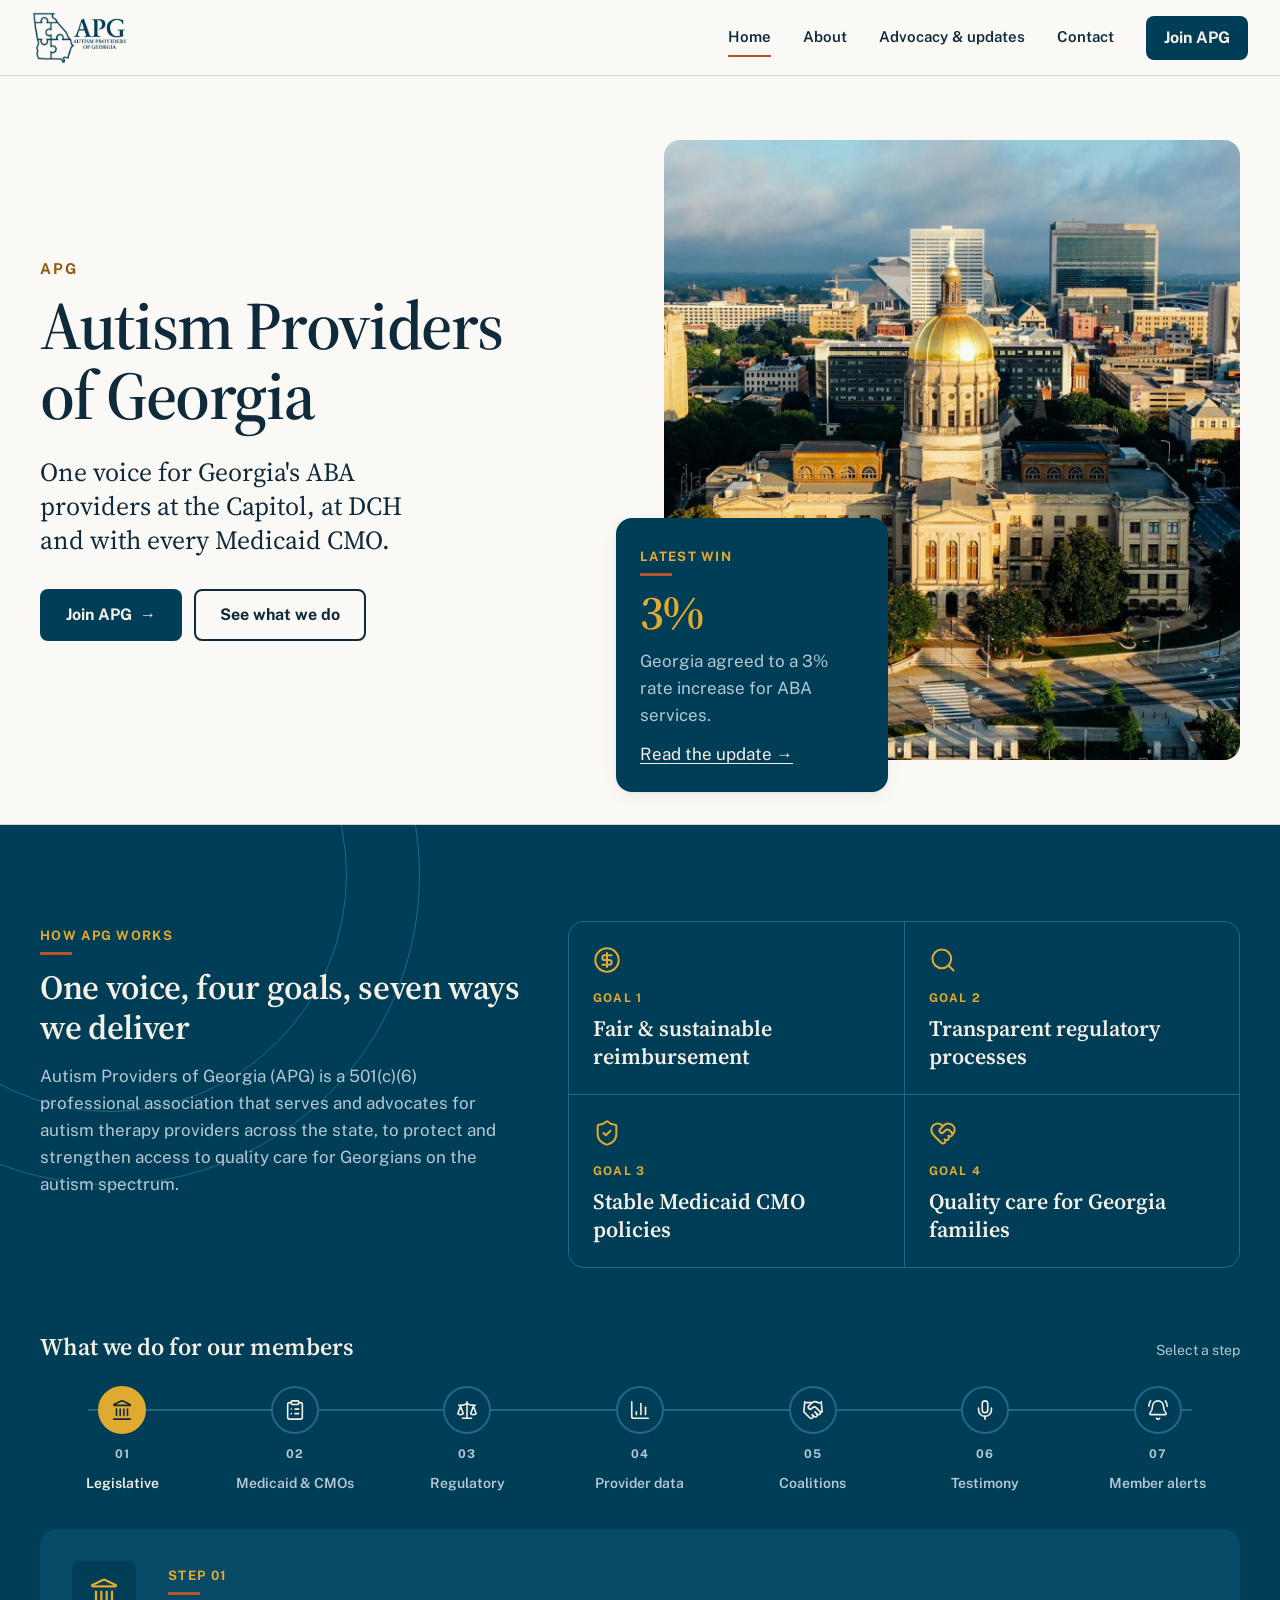
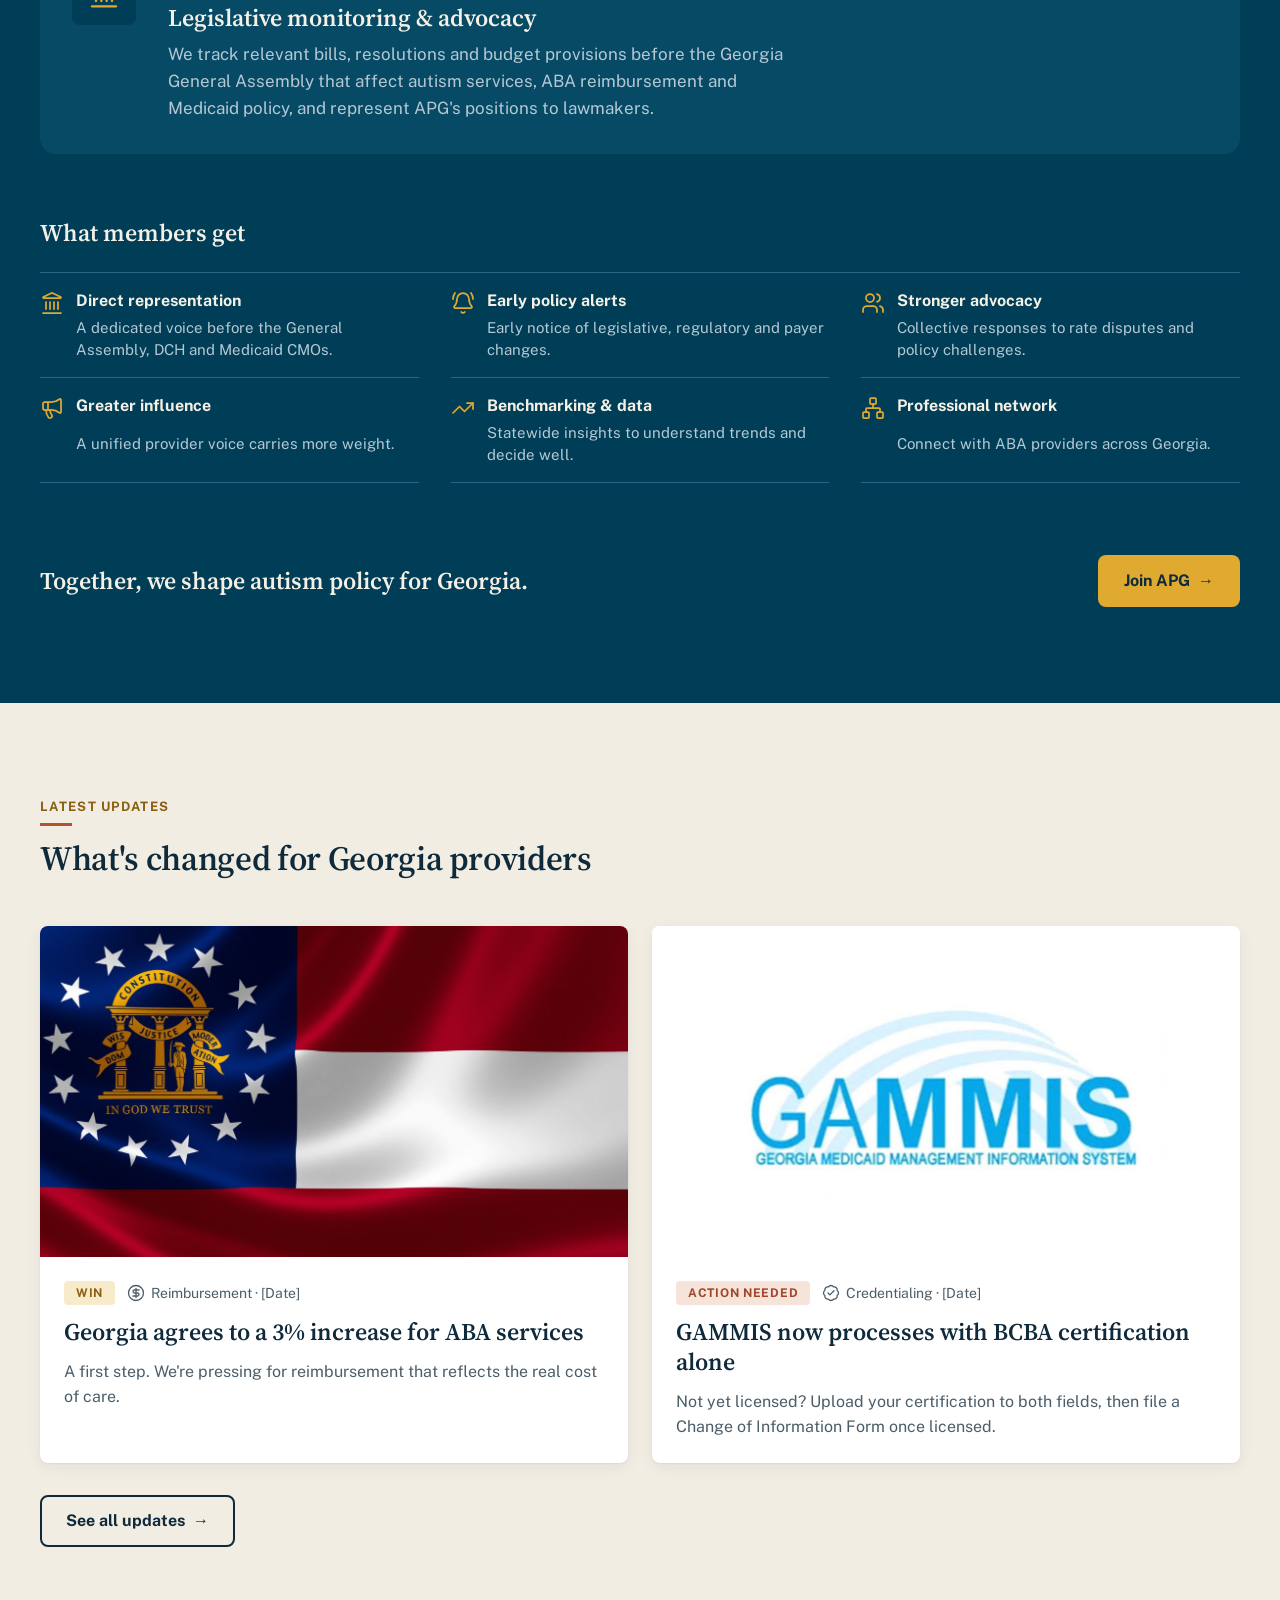
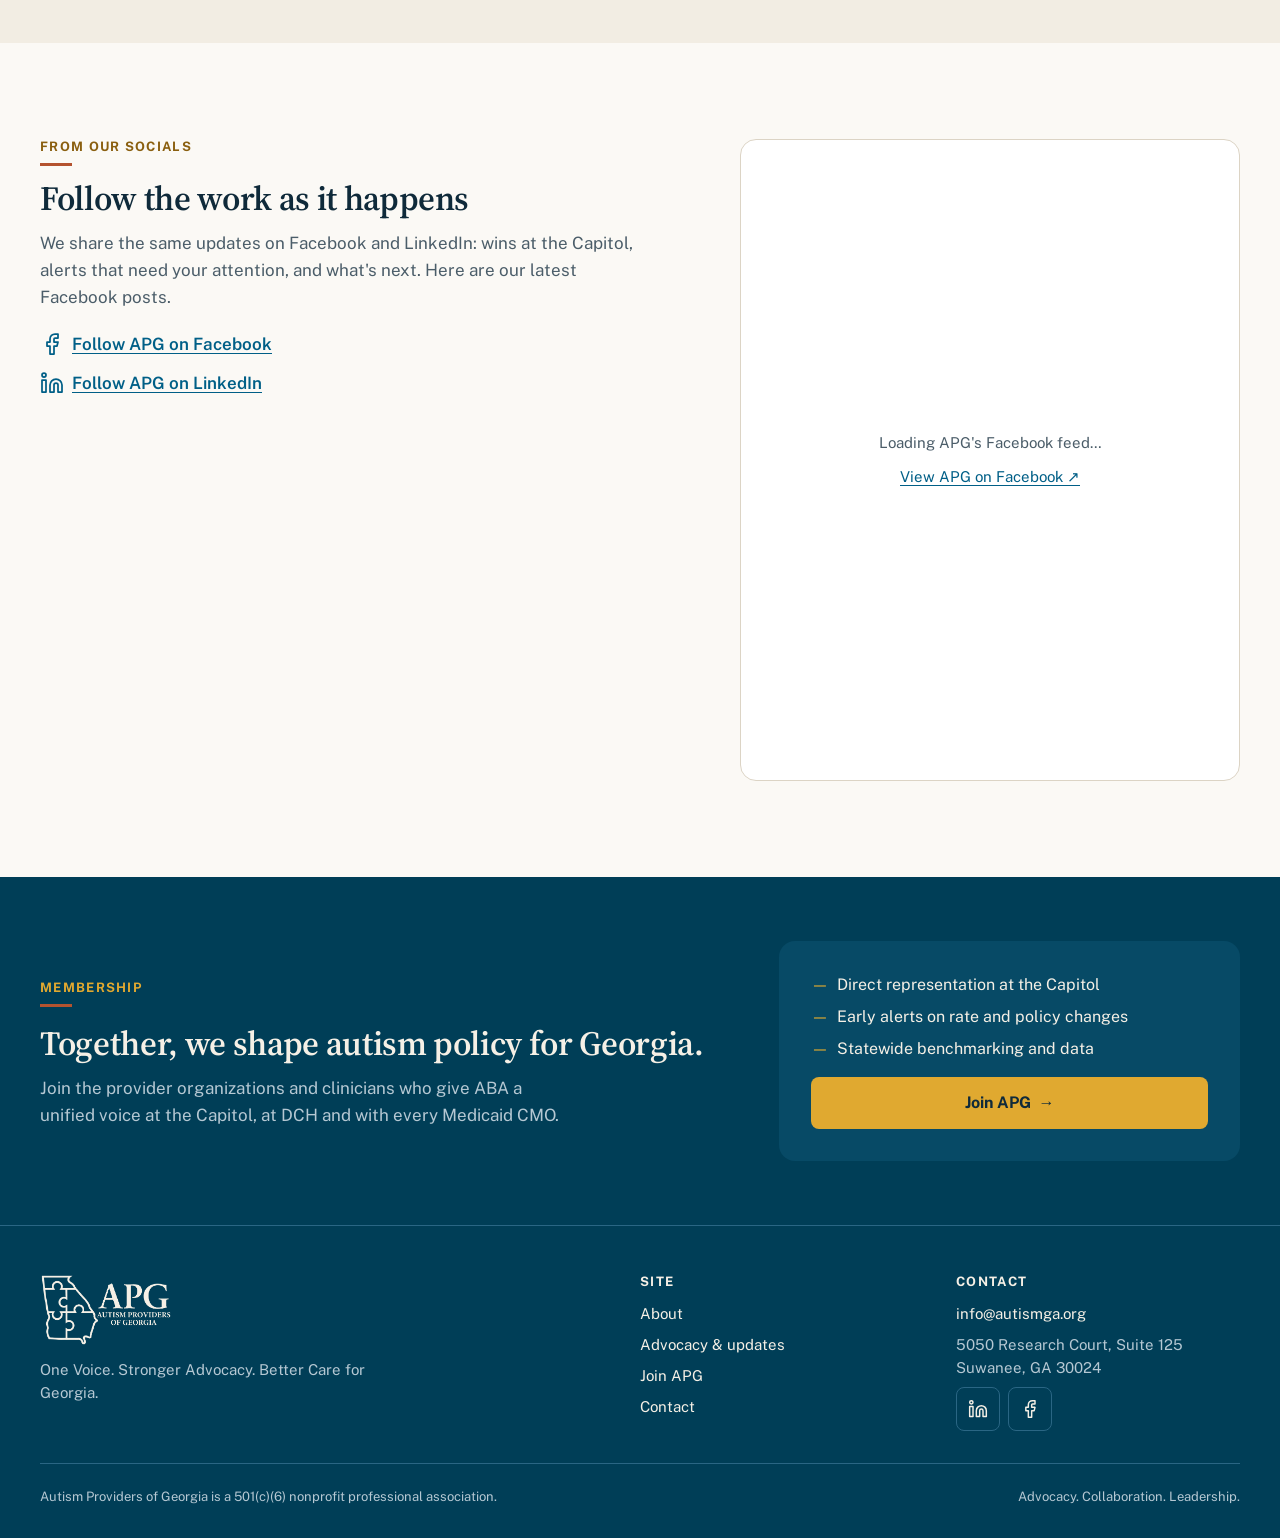
==== commit 26ff7e22: "updates" ====
--- a/index.html
+++ b/index.html
@@ -116,7 +116,7 @@
   </div>
   <div class="apg-wrap" style="display: grid; grid-template-columns: repeat(2, minmax(0, 1fr)); gap: 24px;">
     <article class="apg-update">
-      <div class="apg-update__media" aria-hidden="true"></div>
+      <img class="apg-update__media" src="assets/updates/georgia-flag.jpg" alt="The Georgia state flag">
       <div class="apg-update__body">
         <div class="apg-update__meta"><span class="apg-tag apg-tag--win">Win</span><span class="apg-topic"><svg class="apg-icon apg-icon--sm" viewBox="0 0 24 24" aria-hidden="true"><circle cx="12" cy="12" r="10"></circle><path d="M16 8h-6a2 2 0 1 0 0 4h4a2 2 0 1 1 0 4H8"></path><path d="M12 18V6"></path></svg>Reimbursement · [Date]</span></div>
         <h3 class="apg-h3"><a href="updates.html">Georgia agrees to a 3% increase for ABA services</a></h3>
@@ -124,7 +124,7 @@
       </div>
     </article>
     <article class="apg-update">
-      <div class="apg-update__media" aria-hidden="true"></div>
+      <img class="apg-update__media" src="assets/updates/gammis.jpg" alt="GAMMIS, the Georgia Medicaid Management Information System, logo" style="object-fit: contain; background: #ffffff;">
       <div class="apg-update__body">
         <div class="apg-update__meta"><span class="apg-tag apg-tag--alert">Action needed</span><span class="apg-topic"><svg class="apg-icon apg-icon--sm" viewBox="0 0 24 24" aria-hidden="true"><path d="M3.85 8.62a4 4 0 0 1 4.78-4.77 4 4 0 0 1 6.74 0 4 4 0 0 1 4.78 4.78 4 4 0 0 1 0 6.74 4 4 0 0 1-4.77 4.78 4 4 0 0 1-6.75 0 4 4 0 0 1-4.78-4.77 4 4 0 0 1 0-6.76Z"></path><path d="m16 9-5.5 5.5L8 12"></path></svg>Credentialing · [Date]</span></div>
         <h3 class="apg-h3"><a href="updates.html">GAMMIS now processes with BCBA certification alone</a></h3>
@@ -136,29 +136,15 @@
 </section>
 
 <section class="apg-section">
-  <div class="apg-section__head">
-    <span class="apg-eyebrow">From our socials</span>
-    <h2 class="apg-h2">Follow the work as it happens</h2>
-    <p>Live posts from APG's LinkedIn and Facebook pages, pulled in automatically.</p>
+  <div class="apg-social-split">
+    <div class="apg-section__head" style="margin: 0;">
+      <span class="apg-eyebrow">From our socials</span>
+      <h2 class="apg-h2">Follow the work as it happens</h2>
+      <p>We share the same updates on Facebook and LinkedIn: wins at the Capitol, alerts that need your attention, and what's next. Here are our latest Facebook posts.</p>
+      <div class="apg-feed__foot" style="margin: 8px 0 0; display: grid; gap: 12px;"><a href="https://www.facebook.com/AutismProvidersOfGeorgia/" target="_blank" rel="noopener"><svg class="apg-icon" viewBox="0 0 24 24" aria-hidden="true"><path d="M18 2h-3a5 5 0 0 0-5 5v3H7v4h3v8h4v-8h3l1-4h-4V7a1 1 0 0 1 1-1h3z"></path></svg>Follow APG on Facebook</a><a href="https://www.linkedin.com/company/autism-providers-georgia" target="_blank" rel="noopener"><svg class="apg-icon" viewBox="0 0 24 24" aria-hidden="true"><path d="M16 8a6 6 0 0 1 6 6v7h-4v-7a2 2 0 0 0-2-2 2 2 0 0 0-2 2v7h-4v-7a6 6 0 0 1 6-6z"></path><rect width="4" height="12" x="2" y="9"></rect><circle cx="4" cy="4" r="2"></circle></svg>Follow APG on LinkedIn</a></div>
+    </div>
+    <div class="apg-fbfeed" data-fb-feed="640"><div class="apg-fbfeed__fallback" style="min-height: 640px;"><span>Loading APG&#39;s Facebook feed…</span><a href="https://www.facebook.com/AutismProvidersOfGeorgia/" target="_blank" rel="noopener">View APG on Facebook ↗</a></div></div>
   </div>
-  <div class="apg-feed">
-    <article class="apg-post">
-      <div class="apg-post__src"><div class="apg-post__who"><span class="apg-post__avatar">APG</span><div><div class="apg-h4" style="font-size: 15px; line-height: 20px;">Autism Providers of Georgia</div><div class="apg-small apg-muted">Example post</div></div></div><span class="apg-chip">LinkedIn</span></div>
-      <p>Georgia has agreed to a 3% increase for ABA services. It's a first step, and we'll keep pressing for rates that reflect the real cost of care.</p>
-      <a class="apg-small" href="#">View on LinkedIn ↗</a>
-    </article>
-    <article class="apg-post">
-      <div class="apg-post__src"><div class="apg-post__who"><span class="apg-post__avatar">APG</span><div><div class="apg-h4" style="font-size: 15px; line-height: 20px;">Autism Providers of Georgia</div><div class="apg-small apg-muted">Example post</div></div></div><span class="apg-chip">Facebook</span></div>
-      <p>GAMMIS update for providers: applications can now be processed using only the submitted BCBA certification.</p>
-      <a class="apg-small" href="#">View on Facebook ↗</a>
-    </article>
-    <article class="apg-post">
-      <div class="apg-post__src"><div class="apg-post__who"><span class="apg-post__avatar">APG</span><div><div class="apg-h4" style="font-size: 15px; line-height: 20px;">Autism Providers of Georgia</div><div class="apg-small apg-muted">Example post</div></div></div><span class="apg-chip">LinkedIn</span></div>
-      <p>Providers, working together, are best positioned to identify problems early. Join APG and add your voice.</p>
-      <a class="apg-small" href="#">View on LinkedIn ↗</a>
-    </article>
-  </div>
-  <div class="apg-feed__foot"><a href="#">Follow APG on LinkedIn ↗</a><a href="#">Follow APG on Facebook ↗</a></div>
 </section>
 
 <section class="apg-join on-dark">
@@ -179,7 +165,7 @@
   <div class="apg-footer__inner">
     <div><img class="apg-footer__logo" src="assets/apg-logo-horizontal-reversed.png" alt="Autism Providers of Georgia"><p style="max-width: 40ch;">One Voice. Stronger Advocacy. Better Care for Georgia.</p></div>
     <div><h4>Site</h4><ul><li><a href="about.html">About</a></li><li><a href="updates.html">Advocacy &amp; updates</a></li><li><a href="join.html">Join APG</a></li><li><a href="contact.html">Contact</a></li></ul></div>
-    <div><h4>Contact</h4><ul><li><a href="mailto:info@autismga.org">info@autismga.org</a></li><li>5050 Research Court, Suite 125<br>Suwanee, GA 30024</li><li><a href="#">LinkedIn ↗</a> · <a href="#">Facebook ↗</a></li></ul></div>
+    <div><h4>Contact</h4><ul><li><a href="mailto:info@autismga.org">info@autismga.org</a></li><li>5050 Research Court, Suite 125<br>Suwanee, GA 30024</li><li><div class="apg-social"><a href="https://www.linkedin.com/company/autism-providers-georgia" aria-label="APG on LinkedIn" target="_blank" rel="noopener"><svg class="apg-icon" viewBox="0 0 24 24" aria-hidden="true"><path d="M16 8a6 6 0 0 1 6 6v7h-4v-7a2 2 0 0 0-2-2 2 2 0 0 0-2 2v7h-4v-7a6 6 0 0 1 6-6z"></path><rect width="4" height="12" x="2" y="9"></rect><circle cx="4" cy="4" r="2"></circle></svg></a><a href="https://www.facebook.com/AutismProvidersOfGeorgia/" aria-label="APG on Facebook" target="_blank" rel="noopener"><svg class="apg-icon" viewBox="0 0 24 24" aria-hidden="true"><path d="M18 2h-3a5 5 0 0 0-5 5v3H7v4h3v8h4v-8h3l1-4h-4V7a1 1 0 0 1 1-1h3z"></path></svg></a></div></li></ul></div>
   </div>
   <div class="apg-footer__legal"><span>Autism Providers of Georgia is a 501(c)(6) nonprofit professional association.</span><span>Advocacy. Collaboration. Leadership.</span></div>
 </footer>
--- a/css/bundle.css
+++ b/css/bundle.css
@@ -249,3 +249,37 @@
   .apg-hero__photo img { height: 360px; }
   .apg-hero__photo .apg-win { position: static; max-width: none; margin-top: var(--space-4); box-shadow: none; }
 }
+
+/* ---------- Page hero (inner pages): text on capitol, Capitol interior photo ---------- */
+.apg-pagehero { position: relative; overflow: hidden; background: var(--surface-capitol); color: var(--on-capitol); }
+.apg-pagehero--photo { display: grid; grid-template-columns: minmax(0, 5fr) minmax(0, 7fr); min-height: 440px; }
+.apg-pagehero__text { display: flex; flex-direction: column; justify-content: center; gap: var(--space-4); padding: var(--space-8) var(--space-7) var(--space-8) max(var(--space-6), calc((100vw - var(--content-max)) / 2)); }
+.apg .apg-pagehero__text h1 { color: var(--on-capitol); max-width: 16ch; }
+.apg .apg-pagehero__text p { color: var(--on-capitol-muted); max-width: 44ch; font-size: 20px; line-height: 31px; }
+.apg-pagehero__photo { position: relative; margin: 0; min-height: 100%; }
+.apg-pagehero__photo img { position: absolute; inset: 0; width: 100%; height: 100%; object-fit: cover; object-position: 50% 55%; display: block; }
+@media (max-width: 720px) {
+  .apg-pagehero--photo { grid-template-columns: 1fr; min-height: 0; }
+  .apg-pagehero__photo { order: -1; height: 220px; }
+  .apg-pagehero__text { padding: var(--space-7) var(--space-4); }
+}
+
+/* ---------- Social links (LinkedIn, Facebook) ---------- */
+.apg-social { display: flex; gap: var(--space-2); }
+.apg-social a { display: inline-grid; place-items: center; width: 44px; height: 44px; border-radius: var(--radius-md); border: 1px solid var(--line-strong); color: var(--ink); text-decoration: none; transition: background-color .15s, color .15s, border-color .15s; }
+.apg-social a:hover { background: var(--surface-limestone); color: var(--link); }
+.on-dark .apg-social a, .apg-footer .apg-social a { border-color: var(--line-inverse); color: var(--on-capitol); }
+.on-dark .apg-social a:hover, .apg-footer .apg-social a:hover { background: var(--surface-capitol-raised); color: var(--dome-gold); }
+.apg-social .apg-icon { width: 20px; height: 20px; }
+.apg-chip .apg-icon { width: 14px; height: 14px; }
+.apg-feed__foot a { display: inline-flex; align-items: center; gap: var(--space-2); font-weight: 600; }
+
+/* ---------- Facebook page feed (Meta Page Plugin) ---------- */
+.apg-social-split { max-width: var(--content-max); margin: 0 auto; display: grid; grid-template-columns: minmax(0, 1fr) minmax(0, 500px); gap: var(--space-7); align-items: start; }
+.apg-fbfeed { width: 100%; max-width: 500px; border: 1px solid var(--line); border-radius: var(--radius-lg); overflow: hidden; background: var(--surface-card); }
+.apg-fbfeed iframe { display: block; width: 100%; border: 0; }
+.apg-fbfeed__fallback { display: grid; place-items: center; gap: var(--space-3); padding: var(--space-6); text-align: center; color: var(--ink-muted); font-size: 15px; line-height: 22px; }
+@media (max-width: 720px) {
+  .apg-social-split { grid-template-columns: 1fr; }
+  .apg-fbfeed { margin: 0 auto; }
+}
--- a/css/apg-tokens.css
+++ b/css/apg-tokens.css
@@ -51,20 +51,19 @@
 .apg-ph { display: grid; place-items: center; text-align: center; padding: var(--space-5); background: repeating-linear-gradient(135deg, var(--surface-limestone) 0 12px, var(--surface-paper) 12px 24px); border: 1px dashed var(--line-strong); color: var(--ink-muted); font: 600 14px/20px var(--font-sans); border-radius: var(--radius-lg); }
 .on-dark .apg-ph { background: var(--surface-capitol-raised); border-color: var(--line-inverse); color: var(--on-capitol-muted); }
 .apg-wrap { max-width: var(--content-max); margin: 0 auto; }
-.apg-pagehero { background: var(--surface-capitol); color: var(--on-capitol); padding: var(--space-8) var(--space-6) var(--space-8); position: relative; overflow: hidden; }
-.apg-pagehero h1 { color: var(--on-capitol); margin-top: var(--space-3); max-width: 20ch; }
-.apg-pagehero p { color: var(--on-capitol-muted); margin-top: var(--space-4); max-width: 60ch; font-size: 20px; line-height: 31px; }
 .apg-two { display: grid; grid-template-columns: minmax(0, 1fr) minmax(0, 1fr); gap: var(--space-7); align-items: start; }
 .apg-bodies { display: grid; grid-template-columns: repeat(4, minmax(0, 1fr)); gap: var(--space-5); }
 .apg-body-card { background: var(--surface-card); border: 1px solid var(--line); border-radius: var(--radius-md); padding: var(--space-5); display: grid; gap: var(--space-2); align-content: start; }
 .apg-body-card p { color: var(--ink-muted); font-size: 16px; line-height: 25px; }
 @media (max-width: 720px) {
   .apg-two, .apg-bodies { grid-template-columns: 1fr; }
-  .apg-pagehero { padding: var(--space-7) var(--space-4); }
 }
 
 /* Static-site extras */
 [hidden] { display: none !important; }
+[data-fb-feed] { position: relative; }
+[data-fb-feed] .apg-fbfeed__fallback { position: absolute; inset: 0; align-content: center; }
+[data-fb-feed] iframe { position: relative; z-index: 1; background: transparent; }
 @media (max-width: 720px) {
   .apg-header { height: auto; flex-wrap: wrap; row-gap: 8px; padding-top: 12px; padding-bottom: 8px; }
   .apg-nav { order: 3; width: 100%; gap: 20px; overflow-x: auto; padding-bottom: 4px; }
